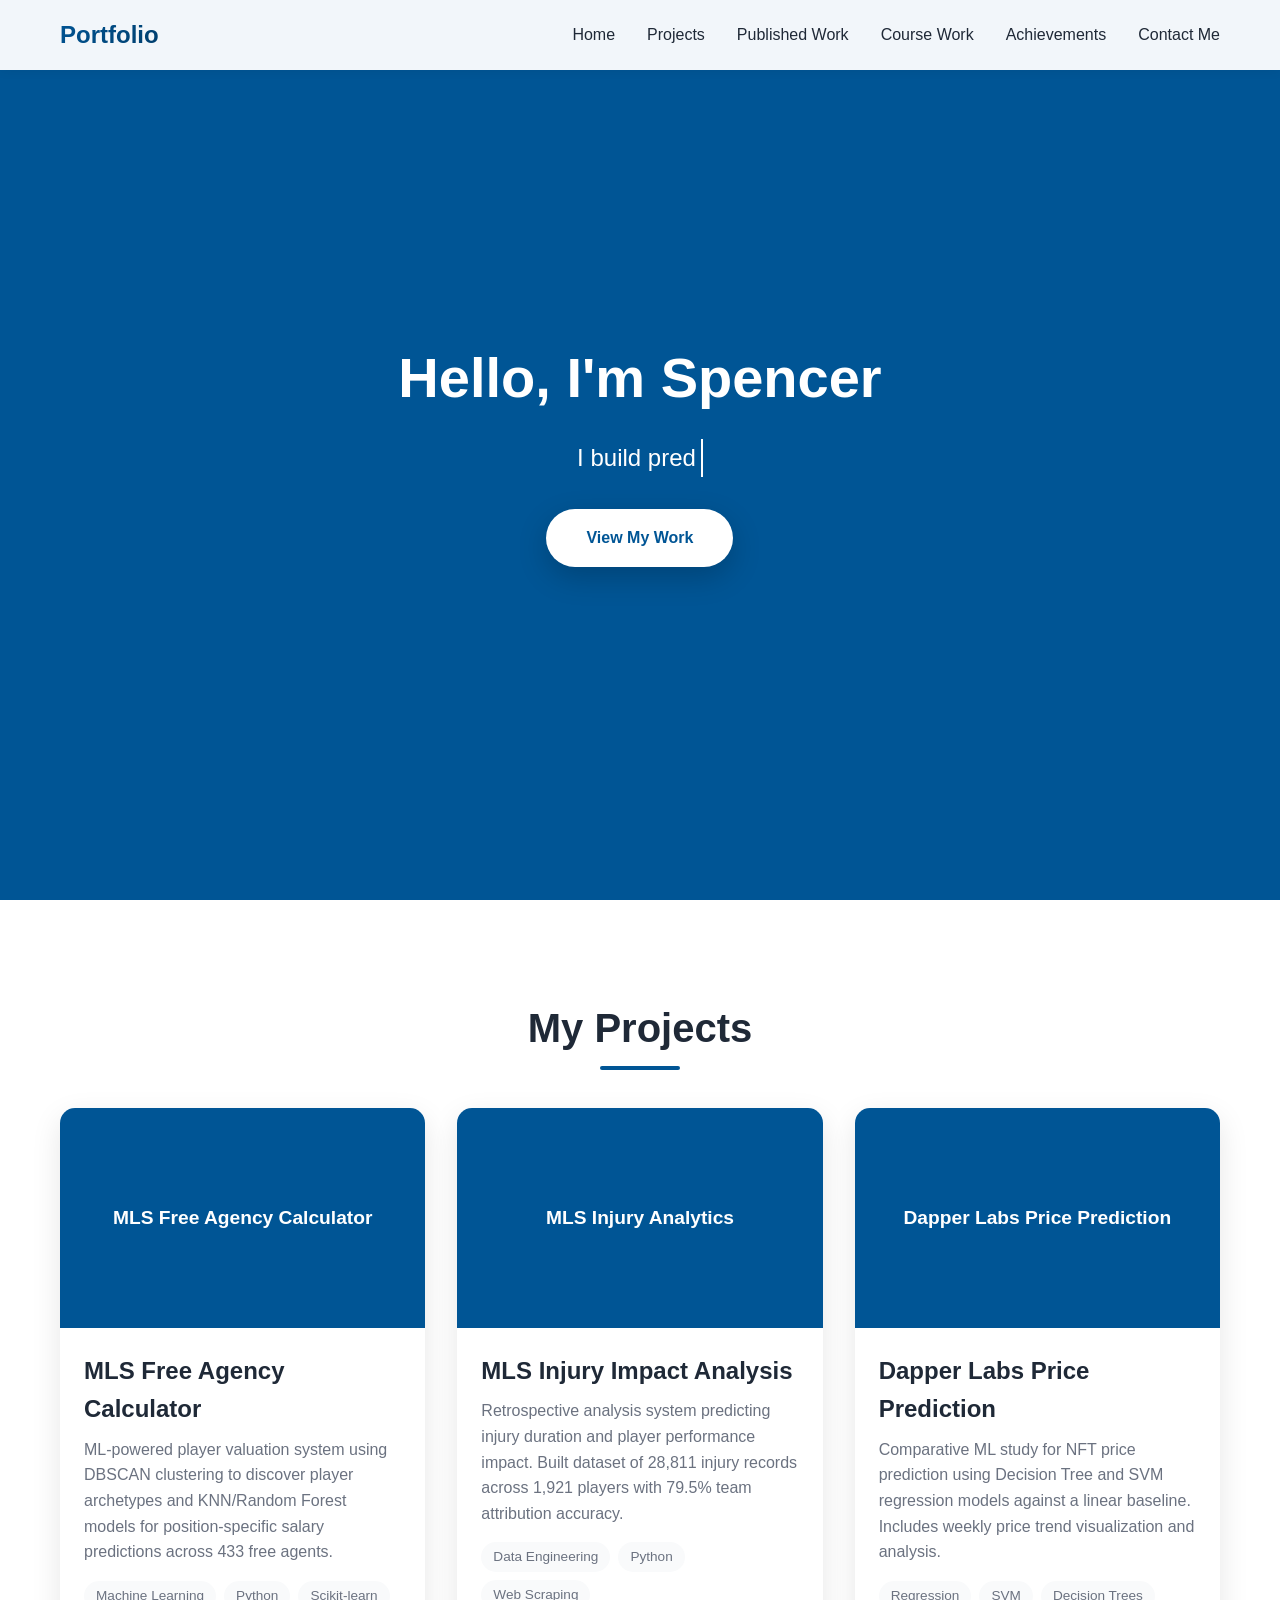
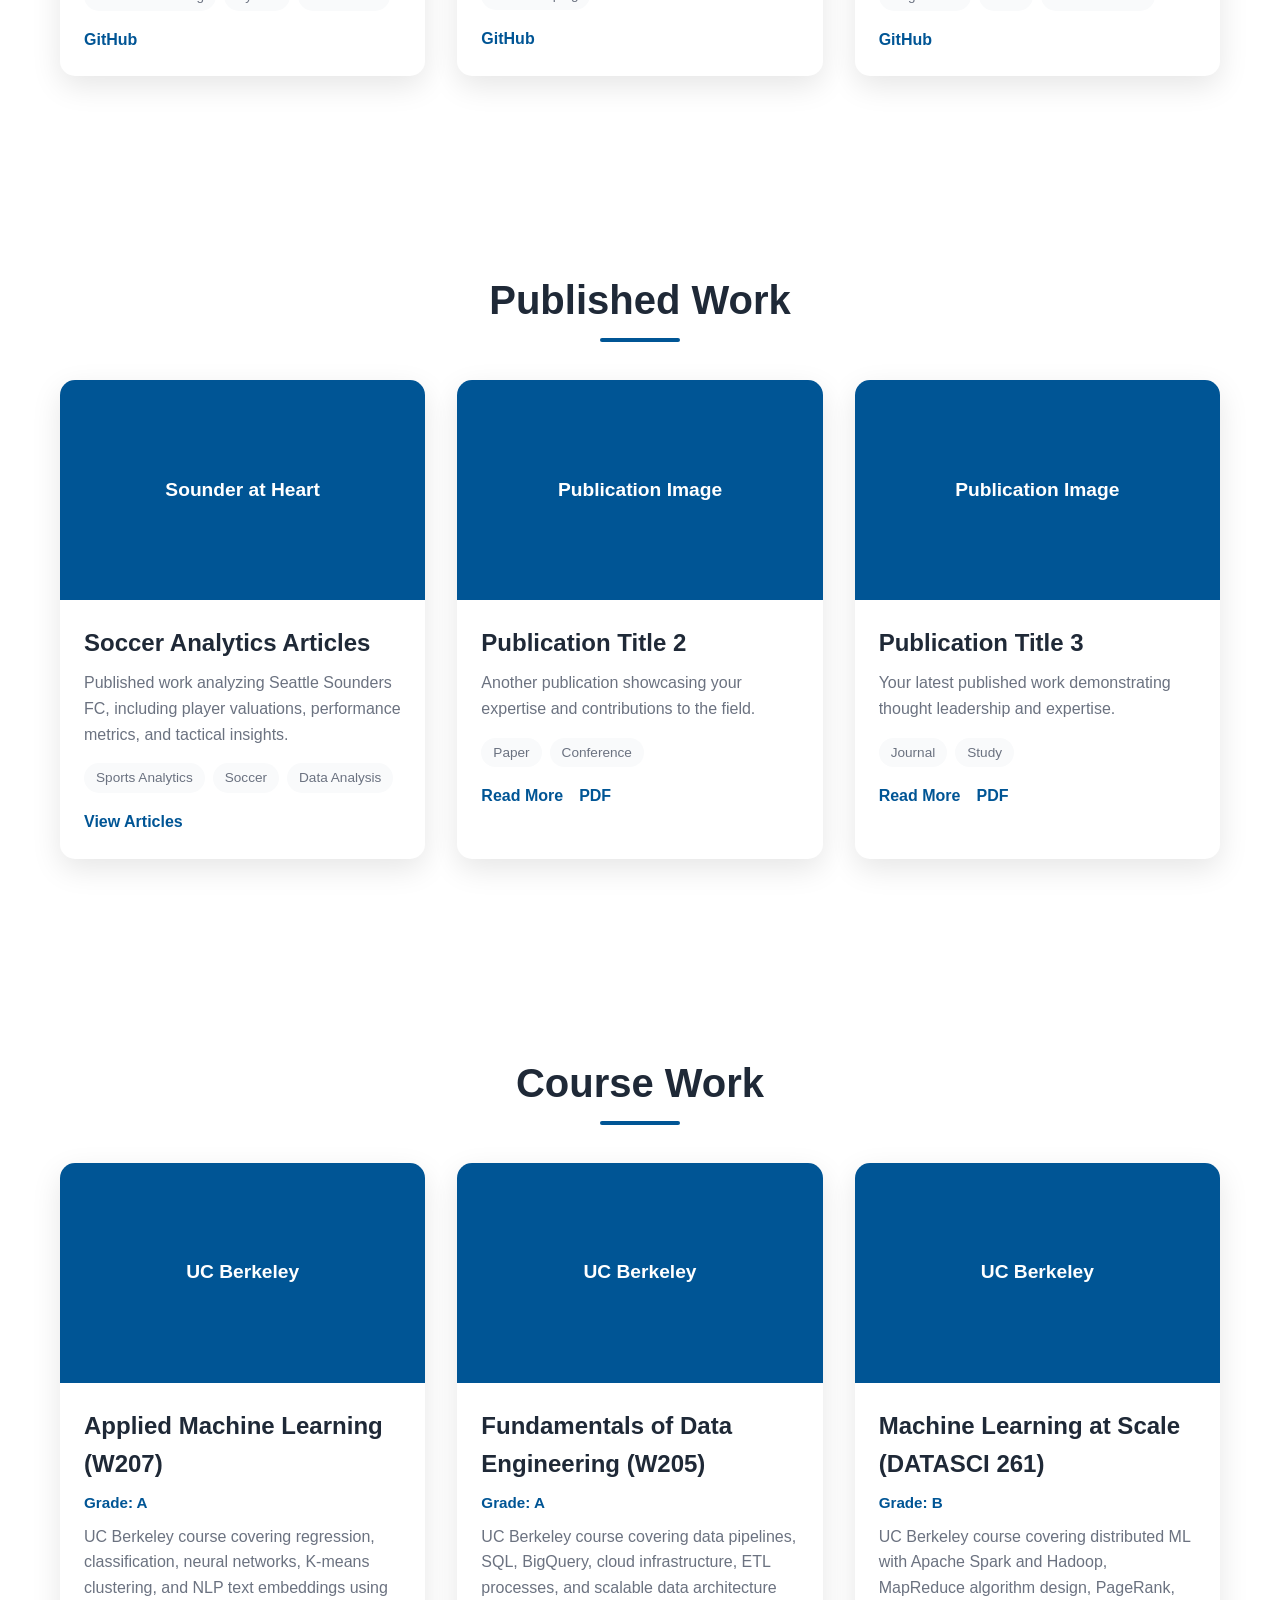
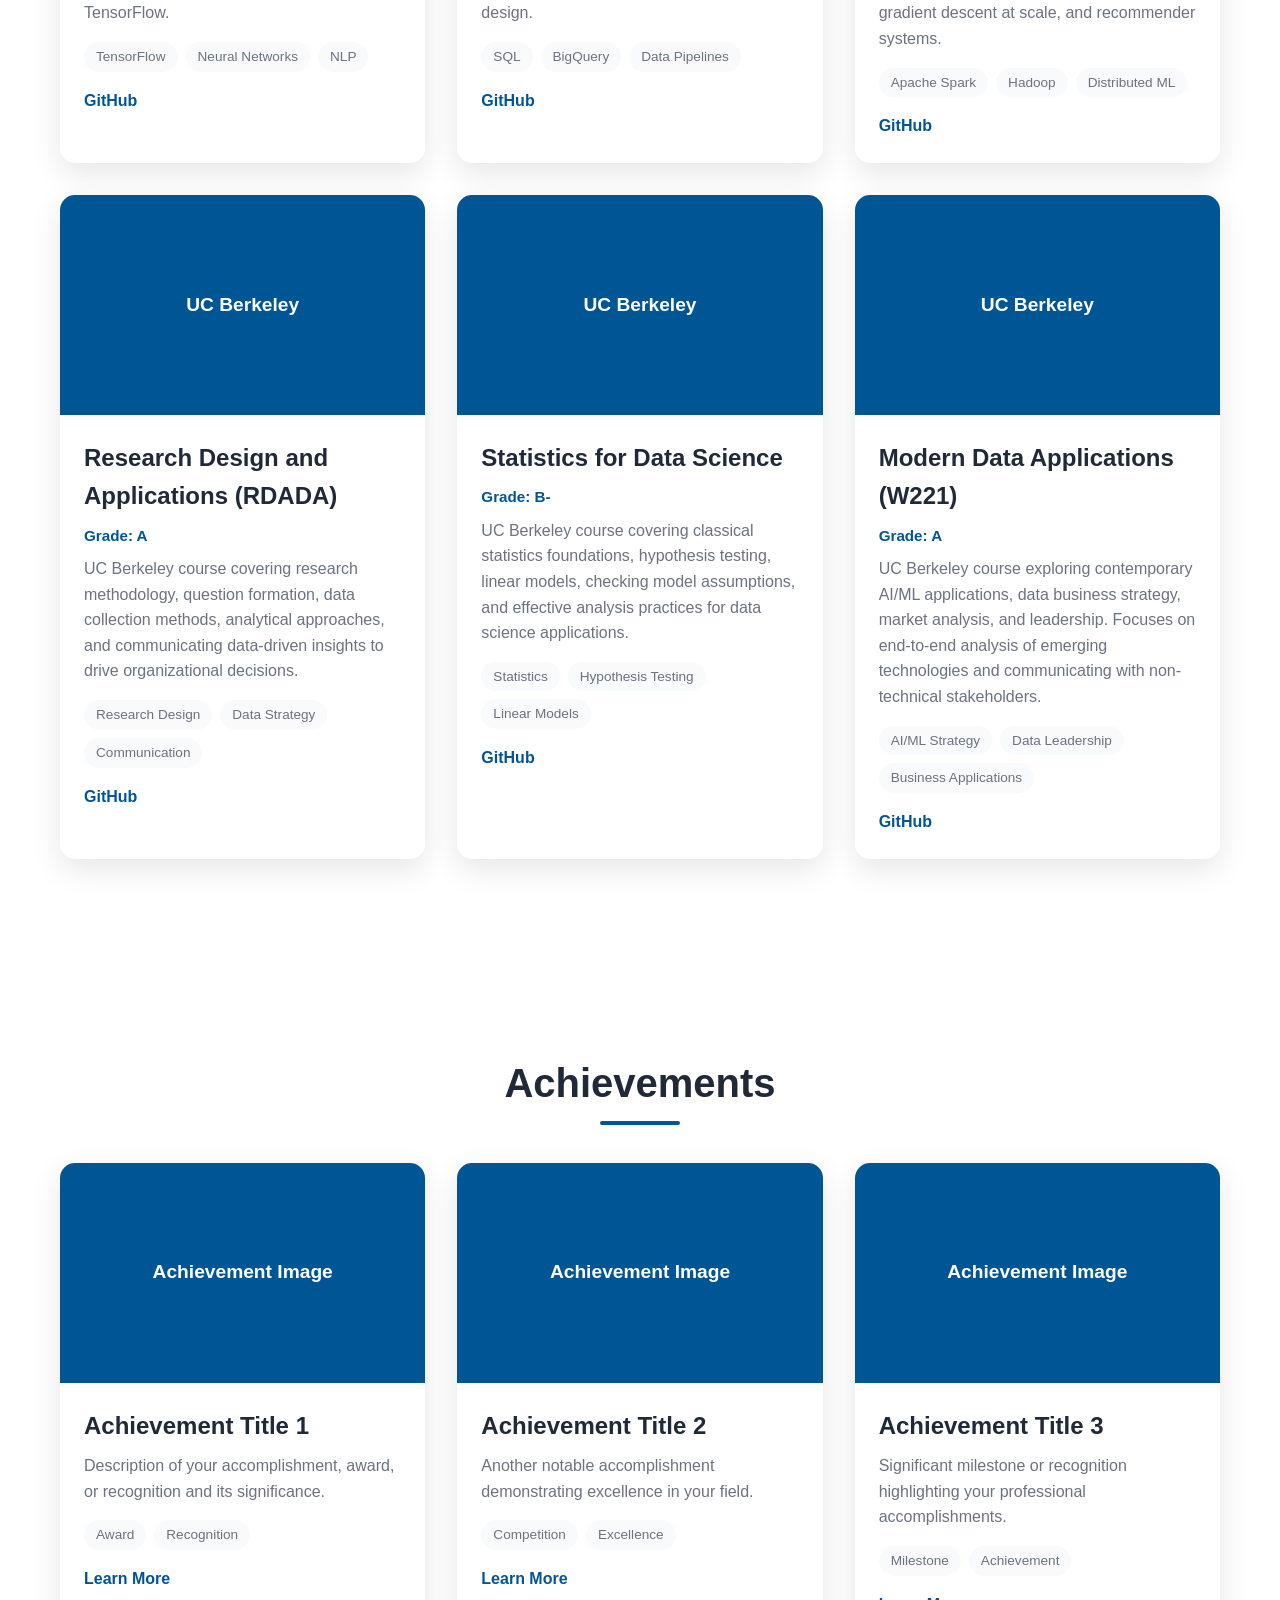
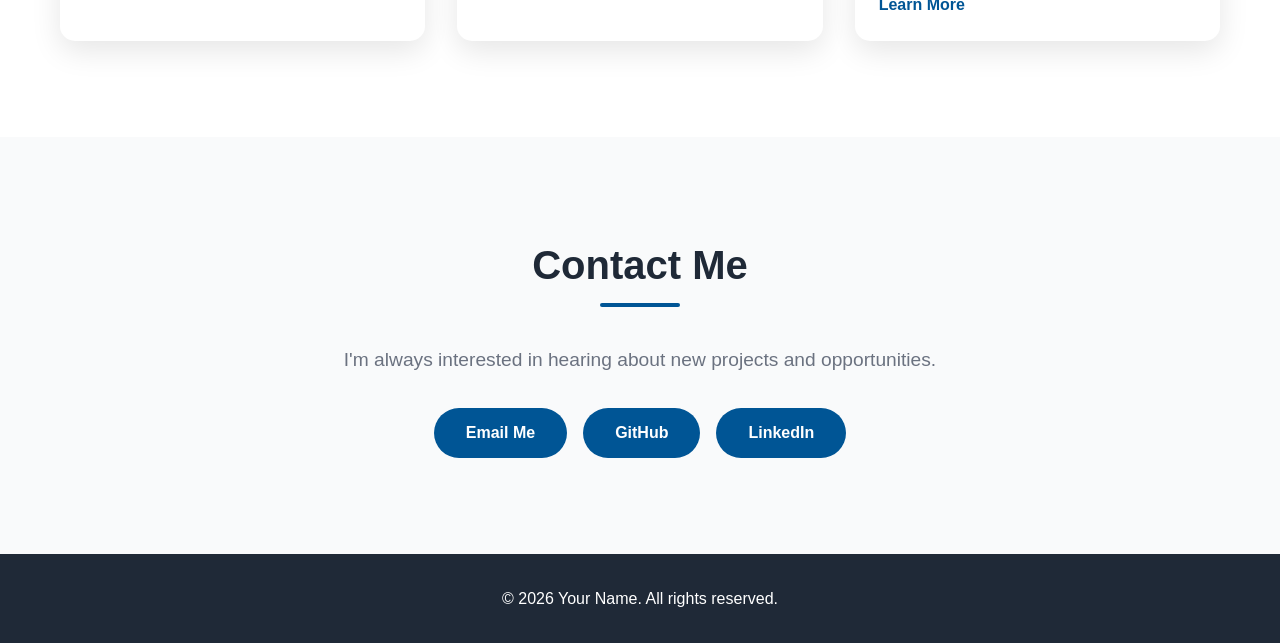
==== index.html @ 3480e47a "intial pass at building a portfolio website" ====
<!DOCTYPE html>
<html lang="en">
<head>
    <meta charset="UTF-8">
    <meta name="viewport" content="width=device-width, initial-scale=1.0">
    <meta name="description" content="Portfolio showcasing my projects and work">
    <title>My Portfolio</title>
    <link rel="stylesheet" href="styles.css">
</head>
<body>
    <!-- Navigation -->
    <nav class="navbar">
        <div class="container">
            <div class="logo">Portfolio</div>
            <ul class="nav-links">
                <li><a href="index.html">Home</a></li>
                <li><a href="projects.html">Projects</a></li>
                <li><a href="published.html">Published Work</a></li>
                <li><a href="coursework.html">Course Work</a></li>
                <li><a href="achievements.html">Achievements</a></li>
                <li><a href="contact.html">Contact Me</a></li>
            </ul>
            <div class="hamburger">
                <span></span>
                <span></span>
                <span></span>
            </div>
        </div>
    </nav>

    <!-- Hero Section -->
    <section id="home" class="hero">
        <div class="container">
            <div class="hero-content">
                <h1 class="fade-in">Hello, I'm <span class="highlight">Spencer</span></h1>
                <p class="fade-in-delay">I <span class="cycling-text"></span></p>
                <a href="#projects" class="btn fade-in-delay-2">View My Work</a>
            </div>
        </div>
    </section>

    <!-- Projects Section -->
    <section id="projects" class="projects">
        <div class="container">
            <h2 class="section-title">My Projects</h2>
            <div class="projects-grid">
                <!-- Project 1 -->
                <div class="project-card">
                    <div class="project-image">
                        <div class="placeholder-image">MLS Free Agency Calculator</div>
                    </div>
                    <div class="project-content">
                        <h3>MLS Free Agency Calculator</h3>
                        <p>ML-powered player valuation system using DBSCAN clustering to discover player archetypes and KNN/Random Forest models for position-specific salary predictions across 433 free agents.</p>
                        <div class="project-tags">
                            <span>Machine Learning</span>
                            <span>Python</span>
                            <span>Scikit-learn</span>
                        </div>
                        <div class="project-links">
                            <a href="https://github.com/SHodapp117/turbo-broccoli" target="_blank" class="project-link">GitHub</a>
                        </div>
                    </div>
                </div>

                <!-- Project 2 -->
                <div class="project-card">
                    <div class="project-image">
                        <div class="placeholder-image">MLS Injury Analytics</div>
                    </div>
                    <div class="project-content">
                        <h3>MLS Injury Impact Analysis</h3>
                        <p>Retrospective analysis system predicting injury duration and player performance impact. Built dataset of 28,811 injury records across 1,921 players with 79.5% team attribution accuracy.</p>
                        <div class="project-tags">
                            <span>Data Engineering</span>
                            <span>Python</span>
                            <span>Web Scraping</span>
                        </div>
                        <div class="project-links">
                            <a href="https://github.com/SHodapp117/Golden-bandage" target="_blank" class="project-link">GitHub</a>
                        </div>
                    </div>
                </div>

                <!-- Project 3 -->
                <div class="project-card">
                    <div class="project-image">
                        <div class="placeholder-image">Dapper Labs Price Prediction</div>
                    </div>
                    <div class="project-content">
                        <h3>Dapper Labs Price Prediction</h3>
                        <p>Comparative ML study for NFT price prediction using Decision Tree and SVM regression models against a linear baseline. Includes weekly price trend visualization and analysis.</p>
                        <div class="project-tags">
                            <span>Regression</span>
                            <span>SVM</span>
                            <span>Decision Trees</span>
                        </div>
                        <div class="project-links">
                            <a href="https://github.com/SHodapp117/Portfolio-/tree/main/Dapper%20Labs%20Project" target="_blank" class="project-link">GitHub</a>
                        </div>
                    </div>
                </div>
            </div>
        </div>
    </section>

    <!-- Published Work Section -->
    <section id="published" class="projects">
        <div class="container">
            <h2 class="section-title">Published Work</h2>
            <div class="projects-grid">
                <!-- Publication 1 -->
                <div class="project-card">
                    <div class="project-image">
                        <div class="placeholder-image">Sounder at Heart</div>
                    </div>
                    <div class="project-content">
                        <h3>Soccer Analytics Articles</h3>
                        <p>Published work analyzing Seattle Sounders FC, including player valuations, performance metrics, and tactical insights.</p>
                        <div class="project-tags">
                            <span>Sports Analytics</span>
                            <span>Soccer</span>
                            <span>Data Analysis</span>
                        </div>
                        <div class="project-links">
                            <a href="https://www.sounderatheart.com/author/spencer/" target="_blank" class="project-link">View Articles</a>
                        </div>
                    </div>
                </div>

                <!-- Publication 2 -->
                <div class="project-card">
                    <div class="project-image">
                        <div class="placeholder-image">Publication Image</div>
                    </div>
                    <div class="project-content">
                        <h3>Publication Title 2</h3>
                        <p>Another publication showcasing your expertise and contributions to the field.</p>
                        <div class="project-tags">
                            <span>Paper</span>
                            <span>Conference</span>
                        </div>
                        <div class="project-links">
                            <a href="#" class="project-link">Read More</a>
                            <a href="#" class="project-link">PDF</a>
                        </div>
                    </div>
                </div>

                <!-- Publication 3 -->
                <div class="project-card">
                    <div class="project-image">
                        <div class="placeholder-image">Publication Image</div>
                    </div>
                    <div class="project-content">
                        <h3>Publication Title 3</h3>
                        <p>Your latest published work demonstrating thought leadership and expertise.</p>
                        <div class="project-tags">
                            <span>Journal</span>
                            <span>Study</span>
                        </div>
                        <div class="project-links">
                            <a href="#" class="project-link">Read More</a>
                            <a href="#" class="project-link">PDF</a>
                        </div>
                    </div>
                </div>
            </div>
        </div>
    </section>

    <!-- Course Work Section -->
    <section id="coursework" class="projects">
        <div class="container">
            <h2 class="section-title">Course Work</h2>
            <div class="projects-grid">
                <!-- Course 1 -->
                <div class="project-card">
                    <div class="project-image">
                        <div class="placeholder-image">UC Berkeley</div>
                    </div>
                    <div class="project-content">
                        <h3>Applied Machine Learning (W207)</h3>
                        <p class="course-grade"><strong>Grade: A</strong></p>
                        <p>UC Berkeley course covering regression, classification, neural networks, K-means clustering, and NLP text embeddings using TensorFlow.</p>
                        <div class="project-tags">
                            <span>TensorFlow</span>
                            <span>Neural Networks</span>
                            <span>NLP</span>
                        </div>
                        <div class="project-links">
                            <a href="https://github.com/SHodapp117/Applied-Machine-Learning_UC-Berkeley-" target="_blank" class="project-link">GitHub</a>
                        </div>
                    </div>
                </div>

                <!-- Course 2 -->
                <div class="project-card">
                    <div class="project-image">
                        <div class="placeholder-image">UC Berkeley</div>
                    </div>
                    <div class="project-content">
                        <h3>Fundamentals of Data Engineering (W205)</h3>
                        <p class="course-grade"><strong>Grade: A</strong></p>
                        <p>UC Berkeley course covering data pipelines, SQL, BigQuery, cloud infrastructure, ETL processes, and scalable data architecture design.</p>
                        <div class="project-tags">
                            <span>SQL</span>
                            <span>BigQuery</span>
                            <span>Data Pipelines</span>
                        </div>
                        <div class="project-links">
                            <a href="https://github.com/SHodapp117/UC-Berkeley-Data-Eng" target="_blank" class="project-link">GitHub</a>
                        </div>
                    </div>
                </div>

                <!-- Course 3 -->
                <div class="project-card">
                    <div class="project-image">
                        <div class="placeholder-image">UC Berkeley</div>
                    </div>
                    <div class="project-content">
                        <h3>Machine Learning at Scale (DATASCI 261)</h3>
                        <p class="course-grade"><strong>Grade: B</strong></p>
                        <p>UC Berkeley course covering distributed ML with Apache Spark and Hadoop, MapReduce algorithm design, PageRank, gradient descent at scale, and recommender systems.</p>
                        <div class="project-tags">
                            <span>Apache Spark</span>
                            <span>Hadoop</span>
                            <span>Distributed ML</span>
                        </div>
                        <div class="project-links">
                            <a href="https://github.com/SHodapp117/UC-Berkeley_Machine-Learning-at-Scale-" target="_blank" class="project-link">GitHub</a>
                        </div>
                    </div>
                </div>

                <!-- Course 4 -->
                <div class="project-card">
                    <div class="project-image">
                        <div class="placeholder-image">UC Berkeley</div>
                    </div>
                    <div class="project-content">
                        <h3>Research Design and Applications (RDADA)</h3>
                        <p class="course-grade"><strong>Grade: A</strong></p>
                        <p>UC Berkeley course covering research methodology, question formation, data collection methods, analytical approaches, and communicating data-driven insights to drive organizational decisions.</p>
                        <div class="project-tags">
                            <span>Research Design</span>
                            <span>Data Strategy</span>
                            <span>Communication</span>
                        </div>
                        <div class="project-links">
                            <a href="https://github.com/SHodapp117/UC-Berkeley-Research-Design-and-Applications" target="_blank" class="project-link">GitHub</a>
                        </div>
                    </div>
                </div>

                <!-- Course 5 -->
                <div class="project-card">
                    <div class="project-image">
                        <div class="placeholder-image">UC Berkeley</div>
                    </div>
                    <div class="project-content">
                        <h3>Statistics for Data Science</h3>
                        <p class="course-grade"><strong>Grade: B-</strong></p>
                        <p>UC Berkeley course covering classical statistics foundations, hypothesis testing, linear models, checking model assumptions, and effective analysis practices for data science applications.</p>
                        <div class="project-tags">
                            <span>Statistics</span>
                            <span>Hypothesis Testing</span>
                            <span>Linear Models</span>
                        </div>
                        <div class="project-links">
                            <a href="https://github.com/SHodapp117/UC-Berkeley_Statistics" target="_blank" class="project-link">GitHub</a>
                        </div>
                    </div>
                </div>

                <!-- Course 6 -->
                <div class="project-card">
                    <div class="project-image">
                        <div class="placeholder-image">UC Berkeley</div>
                    </div>
                    <div class="project-content">
                        <h3>Modern Data Applications (W221)</h3>
                        <p class="course-grade"><strong>Grade: A</strong></p>
                        <p>UC Berkeley course exploring contemporary AI/ML applications, data business strategy, market analysis, and leadership. Focuses on end-to-end analysis of emerging technologies and communicating with non-technical stakeholders.</p>
                        <div class="project-tags">
                            <span>AI/ML Strategy</span>
                            <span>Data Leadership</span>
                            <span>Business Applications</span>
                        </div>
                        <div class="project-links">
                            <a href="https://github.com/SHodapp117/UC-Berkeley_-Modern-Data-Applications" target="_blank" class="project-link">GitHub</a>
                        </div>
                    </div>
                </div>
            </div>
        </div>
    </section>

    <!-- Achievements Section -->
    <section id="achievements" class="projects">
        <div class="container">
            <h2 class="section-title">Achievements</h2>
            <div class="projects-grid">
                <!-- Achievement 1 -->
                <div class="project-card">
                    <div class="project-image">
                        <div class="placeholder-image">Achievement Image</div>
                    </div>
                    <div class="project-content">
                        <h3>Achievement Title 1</h3>
                        <p>Description of your accomplishment, award, or recognition and its significance.</p>
                        <div class="project-tags">
                            <span>Award</span>
                            <span>Recognition</span>
                        </div>
                        <div class="project-links">
                            <a href="#" class="project-link">Learn More</a>
                        </div>
                    </div>
                </div>

                <!-- Achievement 2 -->
                <div class="project-card">
                    <div class="project-image">
                        <div class="placeholder-image">Achievement Image</div>
                    </div>
                    <div class="project-content">
                        <h3>Achievement Title 2</h3>
                        <p>Another notable accomplishment demonstrating excellence in your field.</p>
                        <div class="project-tags">
                            <span>Competition</span>
                            <span>Excellence</span>
                        </div>
                        <div class="project-links">
                            <a href="#" class="project-link">Learn More</a>
                        </div>
                    </div>
                </div>

                <!-- Achievement 3 -->
                <div class="project-card">
                    <div class="project-image">
                        <div class="placeholder-image">Achievement Image</div>
                    </div>
                    <div class="project-content">
                        <h3>Achievement Title 3</h3>
                        <p>Significant milestone or recognition highlighting your professional accomplishments.</p>
                        <div class="project-tags">
                            <span>Milestone</span>
                            <span>Achievement</span>
                        </div>
                        <div class="project-links">
                            <a href="#" class="project-link">Learn More</a>
                        </div>
                    </div>
                </div>
            </div>
        </div>
    </section>

    <!-- Contact Section -->
    <section id="contact" class="contact">
        <div class="container">
            <h2 class="section-title">Contact Me</h2>
            <div class="contact-content">
                <p>I'm always interested in hearing about new projects and opportunities.</p>
                <div class="contact-links">
                    <a href="mailto:your.email@example.com" class="contact-btn">Email Me</a>
                    <a href="https://github.com/yourusername" target="_blank" class="contact-btn">GitHub</a>
                    <a href="https://www.linkedin.com/in/spencerhodapp/" target="_blank" class="contact-btn">LinkedIn</a>
                </div>
            </div>
        </div>
    </section>

    <!-- Footer -->
    <footer class="footer">
        <div class="container">
            <p>&copy; 2026 Your Name. All rights reserved.</p>
        </div>
    </footer>

    <script src="script.js"></script>
</body>
</html>
---- styles.css ----
/* Reset and Base Styles */
* {
    margin: 0;
    padding: 0;
    box-sizing: border-box;
}

:root {
    --primary-color: #005595;
    --secondary-color: #003d6b;
    --text-color: #1f2937;
    --text-light: #6b7280;
    --bg-color: #ffffff;
    --bg-light: #f9fafb;
    --border-color: #e5e7eb;
    --shadow: 0 10px 30px rgba(0, 0, 0, 0.1);
    --transition: all 0.3s ease;
}

body {
    font-family: -apple-system, BlinkMacSystemFont, 'Segoe UI', Roboto, Oxygen, Ubuntu, Cantarell, sans-serif;
    line-height: 1.6;
    color: var(--text-color);
    background-color: var(--bg-color);
}

html {
    scroll-behavior: smooth;
}

.container {
    max-width: 1200px;
    margin: 0 auto;
    padding: 0 20px;
}

/* Navigation */
.navbar {
    position: fixed;
    top: 0;
    width: 100%;
    background: rgba(255, 255, 255, 0.95);
    backdrop-filter: blur(10px);
    box-shadow: 0 2px 10px rgba(0, 0, 0, 0.05);
    z-index: 1000;
    padding: 1rem 0;
}

.navbar .container {
    display: flex;
    justify-content: space-between;
    align-items: center;
}

.logo {
    font-size: 1.5rem;
    font-weight: 700;
    background: linear-gradient(135deg, var(--primary-color), var(--secondary-color));
    -webkit-background-clip: text;
    -webkit-text-fill-color: transparent;
    background-clip: text;
}

.nav-links {
    display: flex;
    list-style: none;
    gap: 2rem;
}

.nav-links a {
    text-decoration: none;
    color: var(--text-color);
    font-weight: 500;
    transition: var(--transition);
    position: relative;
}

.nav-links a::after {
    content: '';
    position: absolute;
    bottom: -5px;
    left: 0;
    width: 0;
    height: 2px;
    background: var(--primary-color);
    transition: var(--transition);
}

.nav-links a:hover::after {
    width: 100%;
}

.hamburger {
    display: none;
    flex-direction: column;
    cursor: pointer;
    gap: 5px;
}

.hamburger span {
    width: 25px;
    height: 3px;
    background: var(--text-color);
    border-radius: 3px;
    transition: var(--transition);
}

/* Hero Section */
.hero {
    min-height: 100vh;
    display: flex;
    align-items: center;
    justify-content: center;
    background: #005595;
    color: white;
    text-align: center;
    padding: 2rem 0;
}

.hero-content h1 {
    font-size: 3.5rem;
    margin-bottom: 1rem;
    font-weight: 800;
}

.hero-content p {
    font-size: 1.5rem;
    margin-bottom: 2rem;
    opacity: 0.9;
    min-height: 2rem;
}

.cycling-text {
    display: inline-block;
    border-right: 2px solid white;
    padding-right: 5px;
    animation: blink 0.7s infinite;
}

@keyframes blink {
    0%, 50% {
        border-color: white;
    }
    51%, 100% {
        border-color: transparent;
    }
}

.highlight {
    color: white;
}

.btn {
    display: inline-block;
    padding: 1rem 2.5rem;
    background: white;
    color: var(--primary-color);
    text-decoration: none;
    border-radius: 50px;
    font-weight: 600;
    transition: var(--transition);
    box-shadow: 0 10px 30px rgba(0, 0, 0, 0.2);
}

.btn:hover {
    transform: translateY(-3px);
    box-shadow: 0 15px 40px rgba(0, 0, 0, 0.3);
}

/* Animations */
.fade-in {
    animation: fadeIn 1s ease-in;
}

.fade-in-delay {
    animation: fadeIn 1s ease-in 0.3s both;
}

.fade-in-delay-2 {
    animation: fadeIn 1s ease-in 0.6s both;
}

@keyframes fadeIn {
    from {
        opacity: 0;
        transform: translateY(20px);
    }
    to {
        opacity: 1;
        transform: translateY(0);
    }
}

/* About Section */
.about {
    padding: 6rem 0;
    background: var(--bg-light);
}

.section-title {
    font-size: 2.5rem;
    text-align: center;
    margin-bottom: 3rem;
    font-weight: 700;
    position: relative;
}

.section-title::after {
    content: '';
    position: absolute;
    bottom: -10px;
    left: 50%;
    transform: translateX(-50%);
    width: 80px;
    height: 4px;
    background: var(--primary-color);
    border-radius: 2px;
}

.about-content {
    max-width: 800px;
    margin: 0 auto;
}

.about-text p {
    font-size: 1.1rem;
    line-height: 1.8;
    margin-bottom: 1.5rem;
    color: var(--text-light);
}

.skills {
    display: flex;
    flex-wrap: wrap;
    gap: 1rem;
    margin-top: 2rem;
}

.skill-tag {
    padding: 0.5rem 1.5rem;
    background: white;
    border-radius: 50px;
    font-weight: 500;
    color: var(--primary-color);
    border: 2px solid var(--primary-color);
    transition: var(--transition);
}

.skill-tag:hover {
    background: var(--primary-color);
    color: white;
    transform: translateY(-3px);
}

/* Projects Section */
.projects {
    padding: 6rem 0;
}

.projects-grid {
    display: grid;
    grid-template-columns: repeat(auto-fit, minmax(320px, 1fr));
    gap: 2rem;
    margin-top: 3rem;
}

.project-card {
    background: white;
    border-radius: 15px;
    overflow: hidden;
    box-shadow: var(--shadow);
    transition: var(--transition);
}

.project-card:hover {
    transform: translateY(-10px);
    box-shadow: 0 20px 40px rgba(0, 0, 0, 0.15);
}

.project-image {
    width: 100%;
    height: 220px;
    overflow: hidden;
    background: var(--primary-color);
}

.placeholder-image {
    width: 100%;
    height: 100%;
    display: flex;
    align-items: center;
    justify-content: center;
    color: white;
    font-size: 1.2rem;
    font-weight: 600;
}

.project-content {
    padding: 1.5rem;
}

.project-content h3 {
    font-size: 1.5rem;
    margin-bottom: 0.5rem;
    color: var(--text-color);
}

.project-content p {
    color: var(--text-light);
    margin-bottom: 1rem;
    line-height: 1.6;
}

.project-content .course-grade {
    color: var(--primary-color);
    margin-bottom: 0.5rem;
    font-size: 0.95rem;
}

.project-tags {
    display: flex;
    flex-wrap: wrap;
    gap: 0.5rem;
    margin-bottom: 1rem;
}

.project-tags span {
    padding: 0.25rem 0.75rem;
    background: var(--bg-light);
    border-radius: 20px;
    font-size: 0.85rem;
    color: var(--text-light);
}

.project-links {
    display: flex;
    gap: 1rem;
}

.project-link {
    text-decoration: none;
    color: var(--primary-color);
    font-weight: 600;
    transition: var(--transition);
}

.project-link:hover {
    color: var(--secondary-color);
}

/* Contact Section */
.contact {
    padding: 6rem 0;
    background: var(--bg-light);
    text-align: center;
}

.contact-content {
    max-width: 600px;
    margin: 0 auto;
}

.contact-content p {
    font-size: 1.2rem;
    color: var(--text-light);
    margin-bottom: 2rem;
}

.contact-links {
    display: flex;
    justify-content: center;
    gap: 1rem;
    flex-wrap: wrap;
}

.contact-btn {
    padding: 0.75rem 2rem;
    background: var(--primary-color);
    color: white;
    text-decoration: none;
    border-radius: 50px;
    font-weight: 600;
    transition: var(--transition);
}

.contact-btn:hover {
    background: var(--secondary-color);
    transform: translateY(-3px);
    box-shadow: 0 10px 25px rgba(0, 85, 149, 0.3);
}

/* Footer */
.footer {
    padding: 2rem 0;
    text-align: center;
    background: var(--text-color);
    color: white;
}

/* Responsive Design */
@media (max-width: 768px) {
    .hamburger {
        display: flex;
    }

    .nav-links {
        position: absolute;
        top: 100%;
        left: 0;
        width: 100%;
        background: white;
        flex-direction: column;
        padding: 2rem;
        box-shadow: 0 10px 30px rgba(0, 0, 0, 0.1);
        transform: translateY(-100%);
        opacity: 0;
        pointer-events: none;
        transition: var(--transition);
    }

    .nav-links.active {
        transform: translateY(0);
        opacity: 1;
        pointer-events: all;
    }

    .hero-content h1 {
        font-size: 2.5rem;
    }

    .hero-content p {
        font-size: 1.2rem;
    }

    .projects-grid {
        grid-template-columns: 1fr;
    }

    .section-title {
        font-size: 2rem;
    }
}

@media (max-width: 480px) {
    .hero-content h1 {
        font-size: 2rem;
    }

    .contact-links {
        flex-direction: column;
    }

    .contact-btn {
        width: 100%;
    }
}

/* Page Header */
.page-header {
    padding: 8rem 0 4rem 0;
    background: #005595;
    color: white;
    text-align: center;
}

.page-header h1 {
    font-size: 3rem;
    margin-bottom: 1rem;
    font-weight: 700;
}

.page-header p {
    font-size: 1.2rem;
    opacity: 0.9;
}
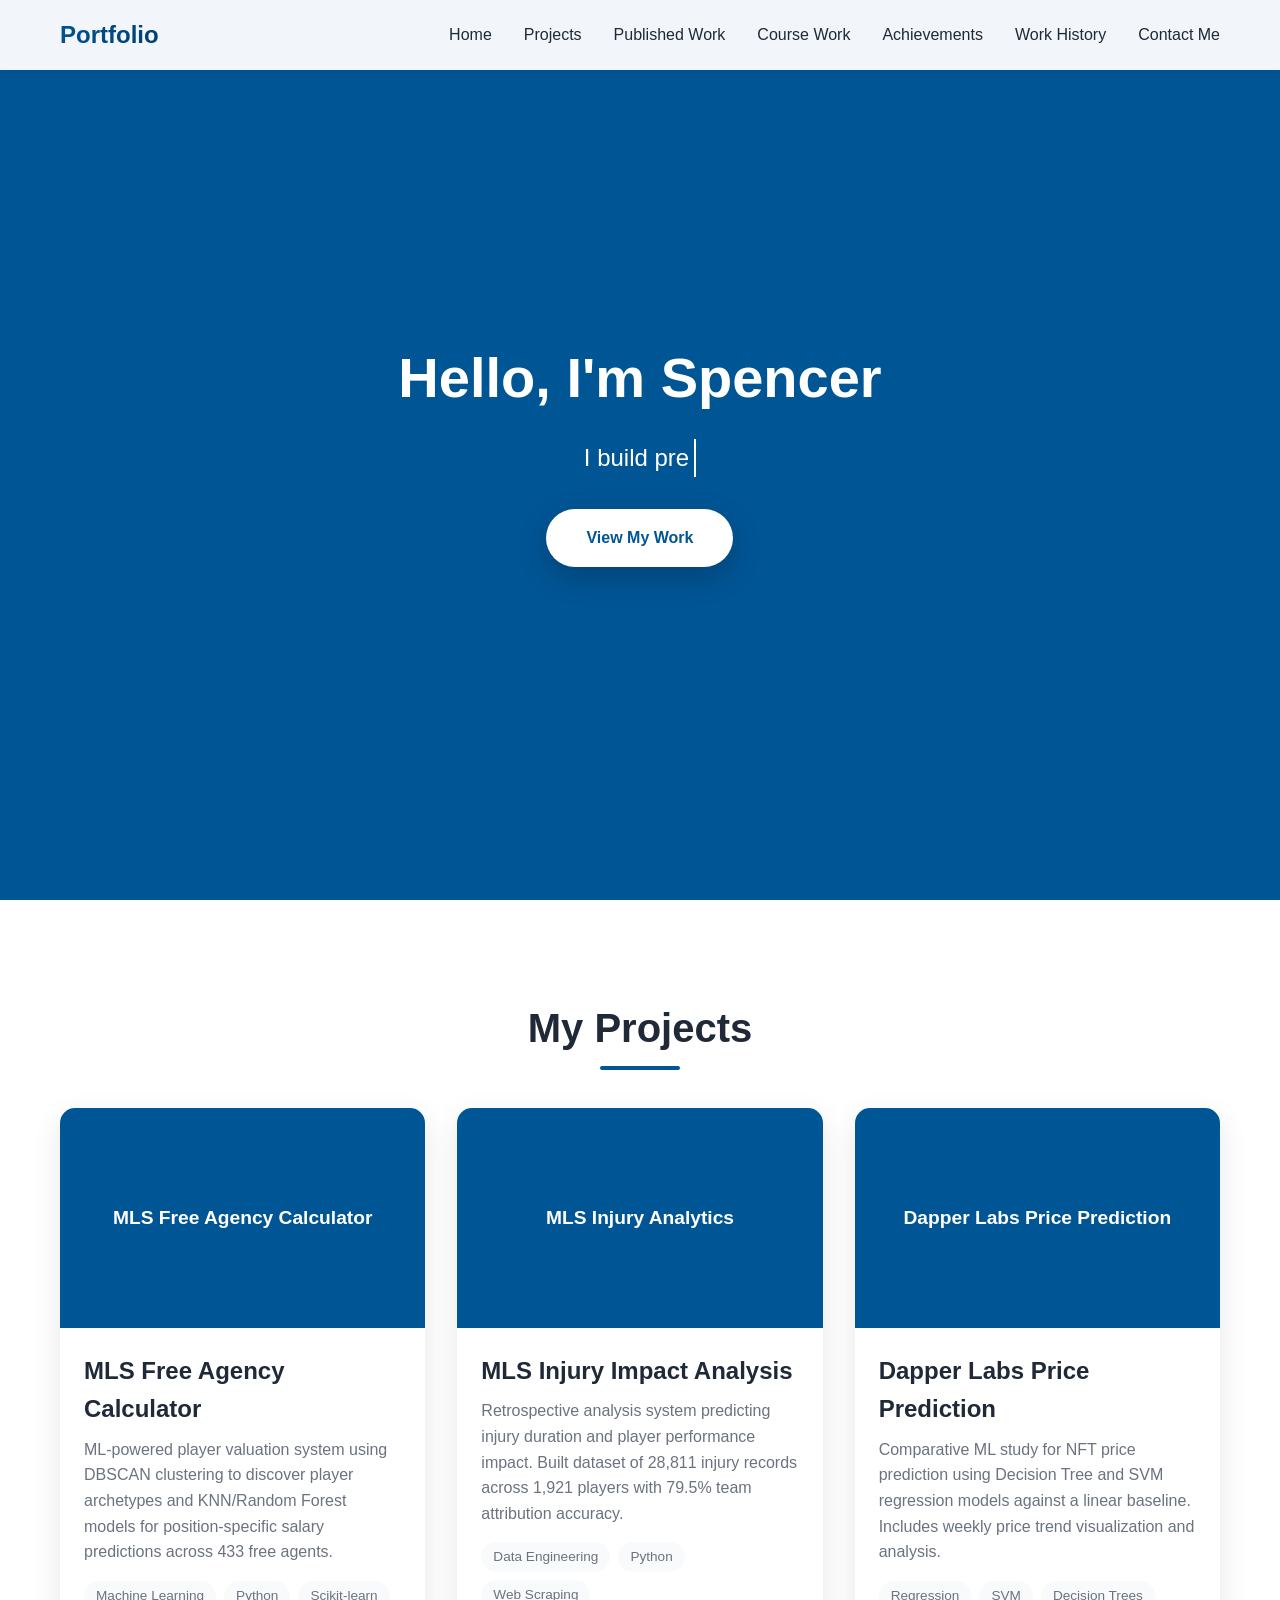
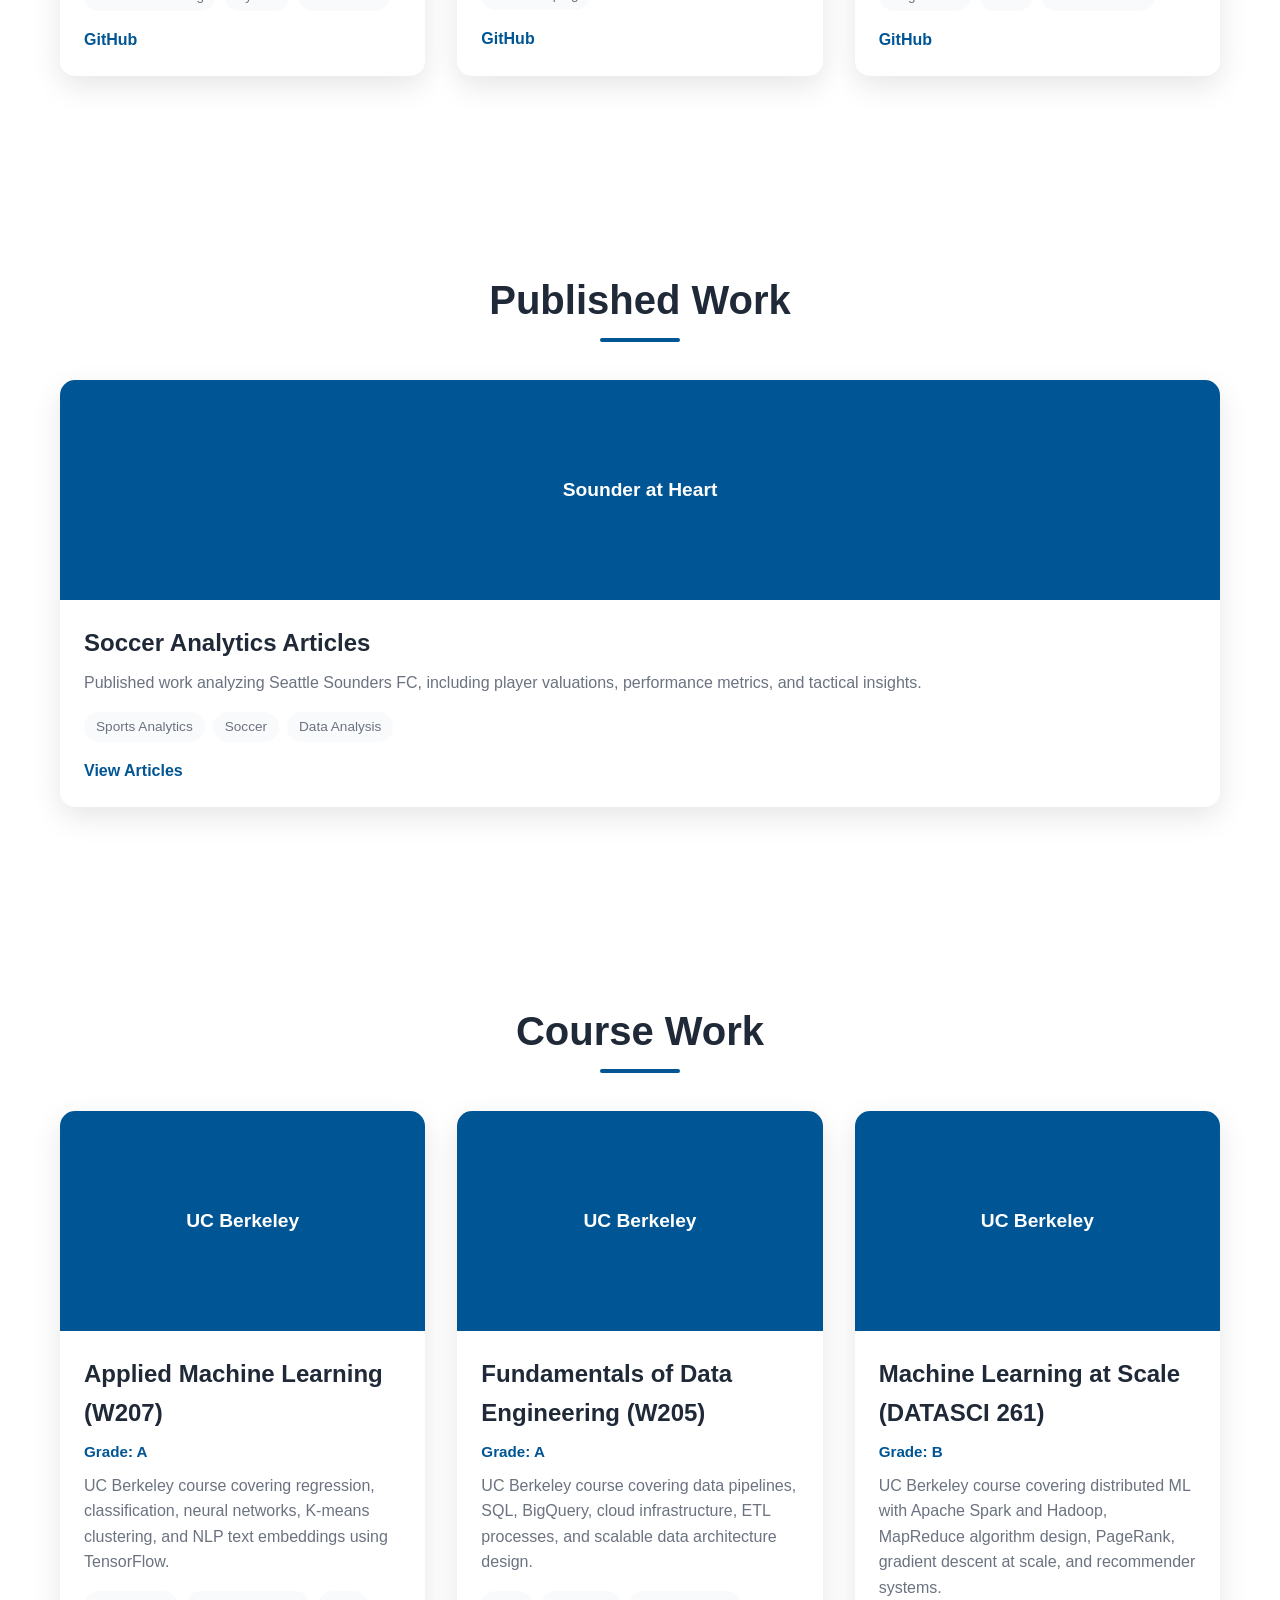
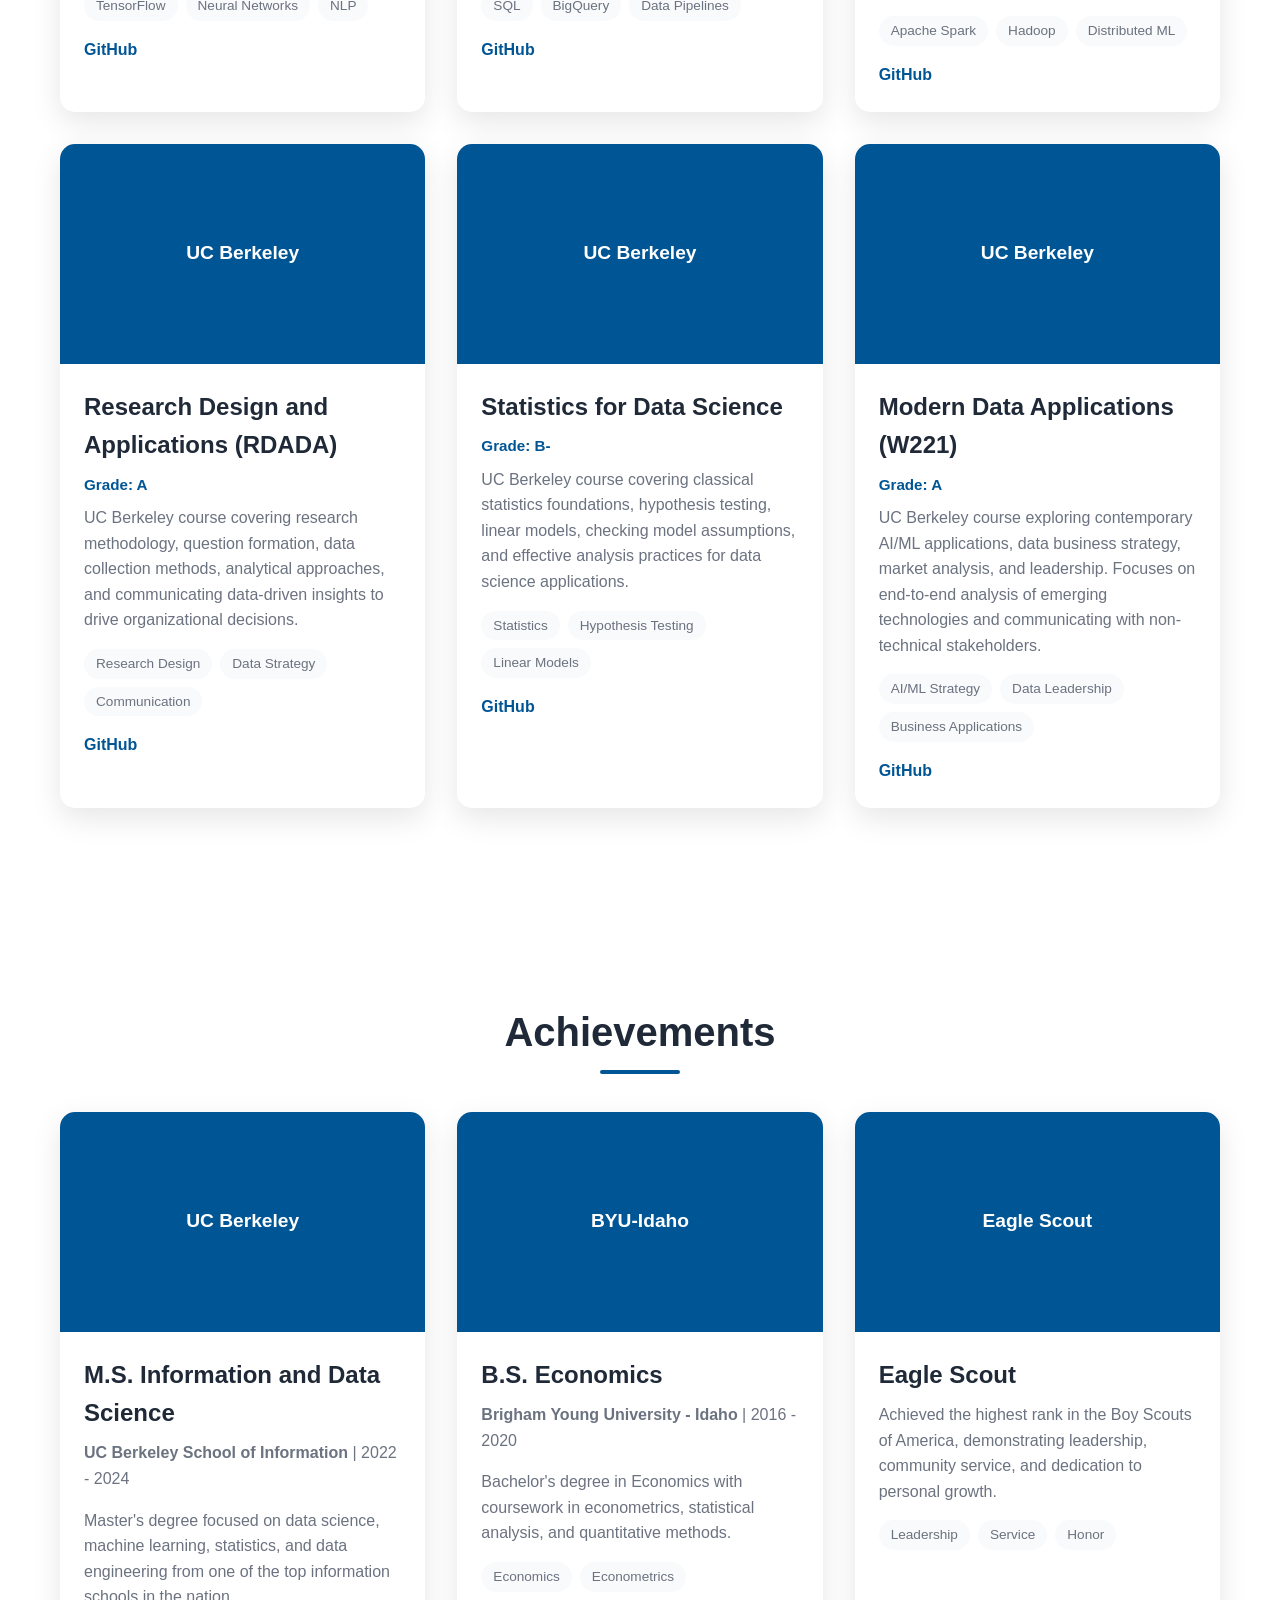
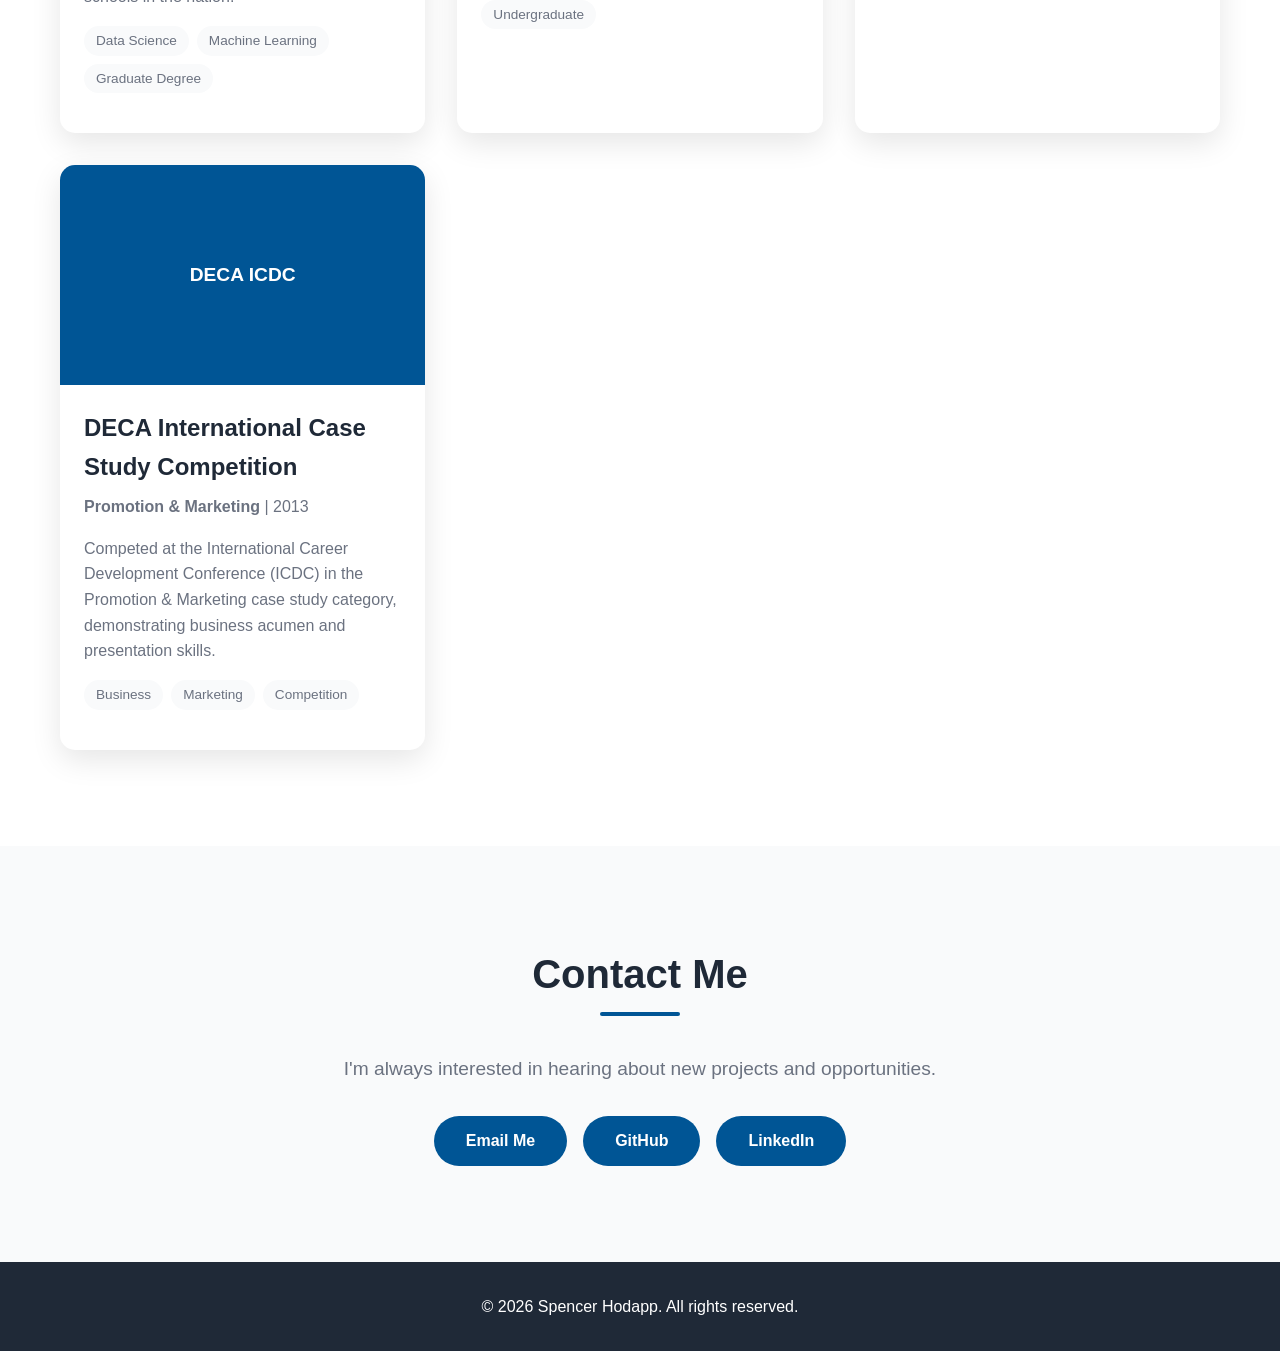
==== commit 8183ffe7: "nore work done" ====
--- a/index.html
+++ b/index.html
@@ -18,6 +18,7 @@
                 <li><a href="published.html">Published Work</a></li>
                 <li><a href="coursework.html">Course Work</a></li>
                 <li><a href="achievements.html">Achievements</a></li>
+                <li><a href="work.html">Work History</a></li>
                 <li><a href="contact.html">Contact Me</a></li>
             </ul>
             <div class="hamburger">
@@ -128,43 +129,6 @@
                     </div>
                 </div>
 
-                <!-- Publication 2 -->
-                <div class="project-card">
-                    <div class="project-image">
-                        <div class="placeholder-image">Publication Image</div>
-                    </div>
-                    <div class="project-content">
-                        <h3>Publication Title 2</h3>
-                        <p>Another publication showcasing your expertise and contributions to the field.</p>
-                        <div class="project-tags">
-                            <span>Paper</span>
-                            <span>Conference</span>
-                        </div>
-                        <div class="project-links">
-                            <a href="#" class="project-link">Read More</a>
-                            <a href="#" class="project-link">PDF</a>
-                        </div>
-                    </div>
-                </div>
-
-                <!-- Publication 3 -->
-                <div class="project-card">
-                    <div class="project-image">
-                        <div class="placeholder-image">Publication Image</div>
-                    </div>
-                    <div class="project-content">
-                        <h3>Publication Title 3</h3>
-                        <p>Your latest published work demonstrating thought leadership and expertise.</p>
-                        <div class="project-tags">
-                            <span>Journal</span>
-                            <span>Study</span>
-                        </div>
-                        <div class="project-links">
-                            <a href="#" class="project-link">Read More</a>
-                            <a href="#" class="project-link">PDF</a>
-                        </div>
-                    </div>
-                </div>
             </div>
         </div>
     </section>
@@ -302,20 +266,52 @@
         <div class="container">
             <h2 class="section-title">Achievements</h2>
             <div class="projects-grid">
+                <!-- Education 1 -->
+                <div class="project-card">
+                    <div class="project-image">
+                        <div class="placeholder-image">UC Berkeley</div>
+                    </div>
+                    <div class="project-content">
+                        <h3>M.S. Information and Data Science</h3>
+                        <p class="work-dates"><strong>UC Berkeley School of Information</strong> | 2022 - 2024</p>
+                        <p>Master's degree focused on data science, machine learning, statistics, and data engineering from one of the top information schools in the nation.</p>
+                        <div class="project-tags">
+                            <span>Data Science</span>
+                            <span>Machine Learning</span>
+                            <span>Graduate Degree</span>
+                        </div>
+                    </div>
+                </div>
+
+                <!-- Education 2 -->
+                <div class="project-card">
+                    <div class="project-image">
+                        <div class="placeholder-image">BYU-Idaho</div>
+                    </div>
+                    <div class="project-content">
+                        <h3>B.S. Economics</h3>
+                        <p class="work-dates"><strong>Brigham Young University - Idaho</strong> | 2016 - 2020</p>
+                        <p>Bachelor's degree in Economics with coursework in econometrics, statistical analysis, and quantitative methods.</p>
+                        <div class="project-tags">
+                            <span>Economics</span>
+                            <span>Econometrics</span>
+                            <span>Undergraduate</span>
+                        </div>
+                    </div>
+                </div>
+
                 <!-- Achievement 1 -->
                 <div class="project-card">
                     <div class="project-image">
-                        <div class="placeholder-image">Achievement Image</div>
-                    </div>
-                    <div class="project-content">
-                        <h3>Achievement Title 1</h3>
-                        <p>Description of your accomplishment, award, or recognition and its significance.</p>
-                        <div class="project-tags">
-                            <span>Award</span>
-                            <span>Recognition</span>
-                        </div>
-                        <div class="project-links">
-                            <a href="#" class="project-link">Learn More</a>
+                        <div class="placeholder-image">Eagle Scout</div>
+                    </div>
+                    <div class="project-content">
+                        <h3>Eagle Scout</h3>
+                        <p>Achieved the highest rank in the Boy Scouts of America, demonstrating leadership, community service, and dedication to personal growth.</p>
+                        <div class="project-tags">
+                            <span>Leadership</span>
+                            <span>Service</span>
+                            <span>Honor</span>
                         </div>
                     </div>
                 </div>
@@ -323,35 +319,16 @@
                 <!-- Achievement 2 -->
                 <div class="project-card">
                     <div class="project-image">
-                        <div class="placeholder-image">Achievement Image</div>
-                    </div>
-                    <div class="project-content">
-                        <h3>Achievement Title 2</h3>
-                        <p>Another notable accomplishment demonstrating excellence in your field.</p>
-                        <div class="project-tags">
+                        <div class="placeholder-image">DECA ICDC</div>
+                    </div>
+                    <div class="project-content">
+                        <h3>DECA International Case Study Competition</h3>
+                        <p class="work-dates"><strong>Promotion & Marketing</strong> | 2013</p>
+                        <p>Competed at the International Career Development Conference (ICDC) in the Promotion & Marketing case study category, demonstrating business acumen and presentation skills.</p>
+                        <div class="project-tags">
+                            <span>Business</span>
+                            <span>Marketing</span>
                             <span>Competition</span>
-                            <span>Excellence</span>
-                        </div>
-                        <div class="project-links">
-                            <a href="#" class="project-link">Learn More</a>
-                        </div>
-                    </div>
-                </div>
-
-                <!-- Achievement 3 -->
-                <div class="project-card">
-                    <div class="project-image">
-                        <div class="placeholder-image">Achievement Image</div>
-                    </div>
-                    <div class="project-content">
-                        <h3>Achievement Title 3</h3>
-                        <p>Significant milestone or recognition highlighting your professional accomplishments.</p>
-                        <div class="project-tags">
-                            <span>Milestone</span>
-                            <span>Achievement</span>
-                        </div>
-                        <div class="project-links">
-                            <a href="#" class="project-link">Learn More</a>
                         </div>
                     </div>
                 </div>
@@ -366,8 +343,8 @@
             <div class="contact-content">
                 <p>I'm always interested in hearing about new projects and opportunities.</p>
                 <div class="contact-links">
-                    <a href="mailto:your.email@example.com" class="contact-btn">Email Me</a>
-                    <a href="https://github.com/yourusername" target="_blank" class="contact-btn">GitHub</a>
+                    <a href="mailto:s.c.hodapp@gmail.com" class="contact-btn">Email Me</a>
+                    <a href="https://github.com/SHodapp117" target="_blank" class="contact-btn">GitHub</a>
                     <a href="https://www.linkedin.com/in/spencerhodapp/" target="_blank" class="contact-btn">LinkedIn</a>
                 </div>
             </div>
@@ -377,7 +354,7 @@
     <!-- Footer -->
     <footer class="footer">
         <div class="container">
-            <p>&copy; 2026 Your Name. All rights reserved.</p>
+            <p>&copy; 2026 Spencer Hodapp. All rights reserved.</p>
         </div>
     </footer>
 
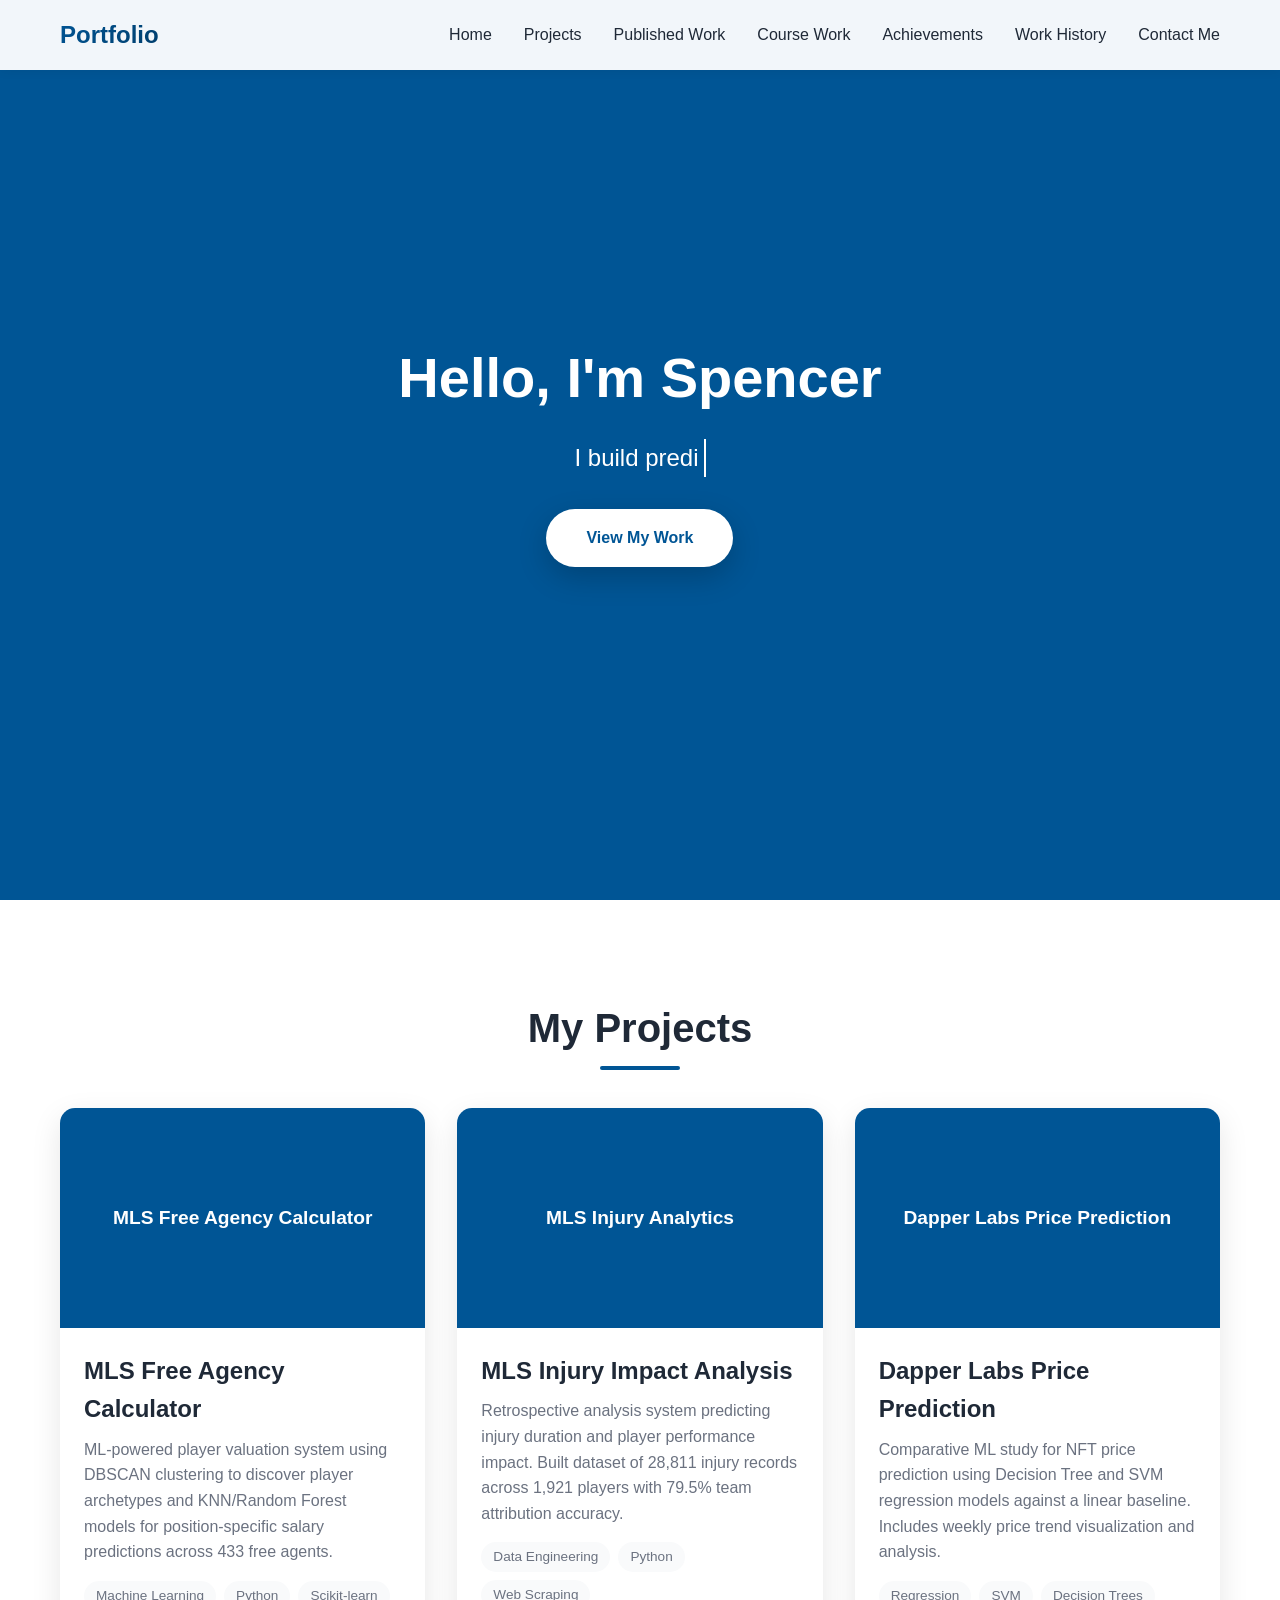
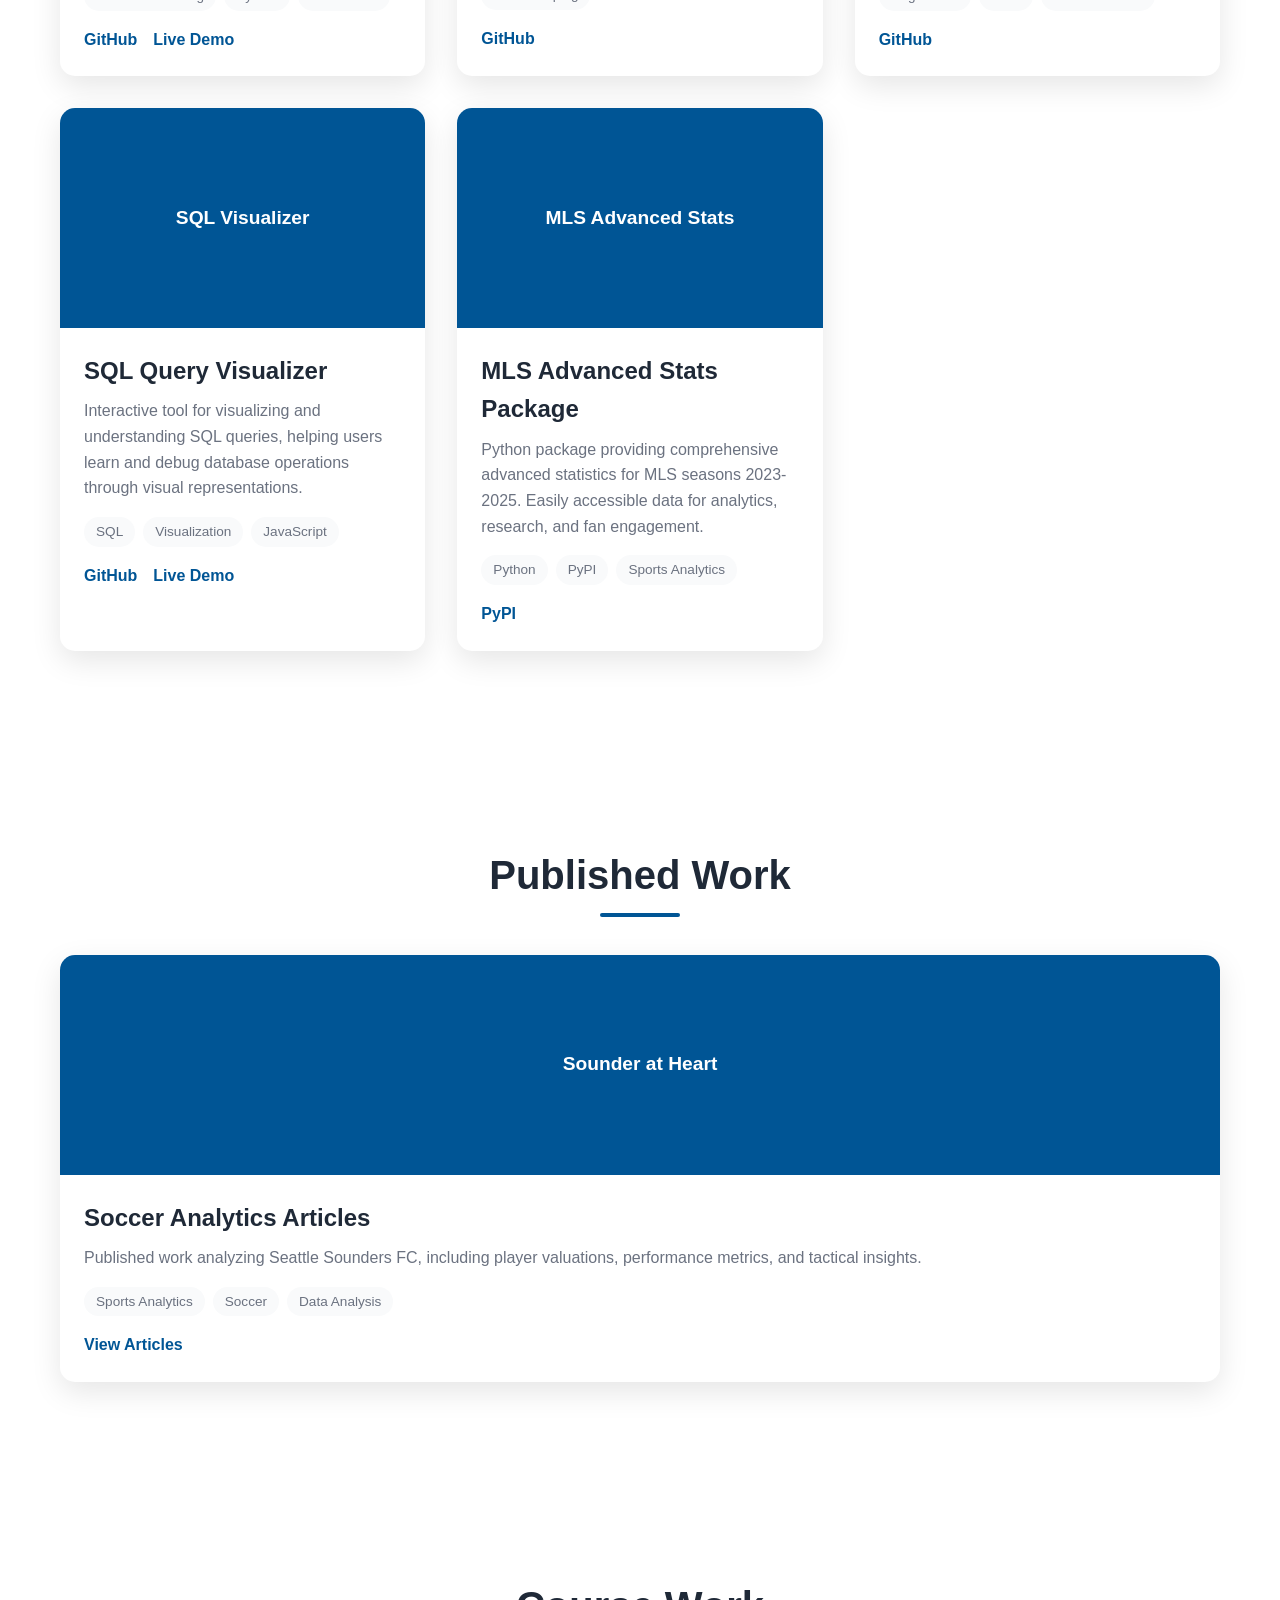
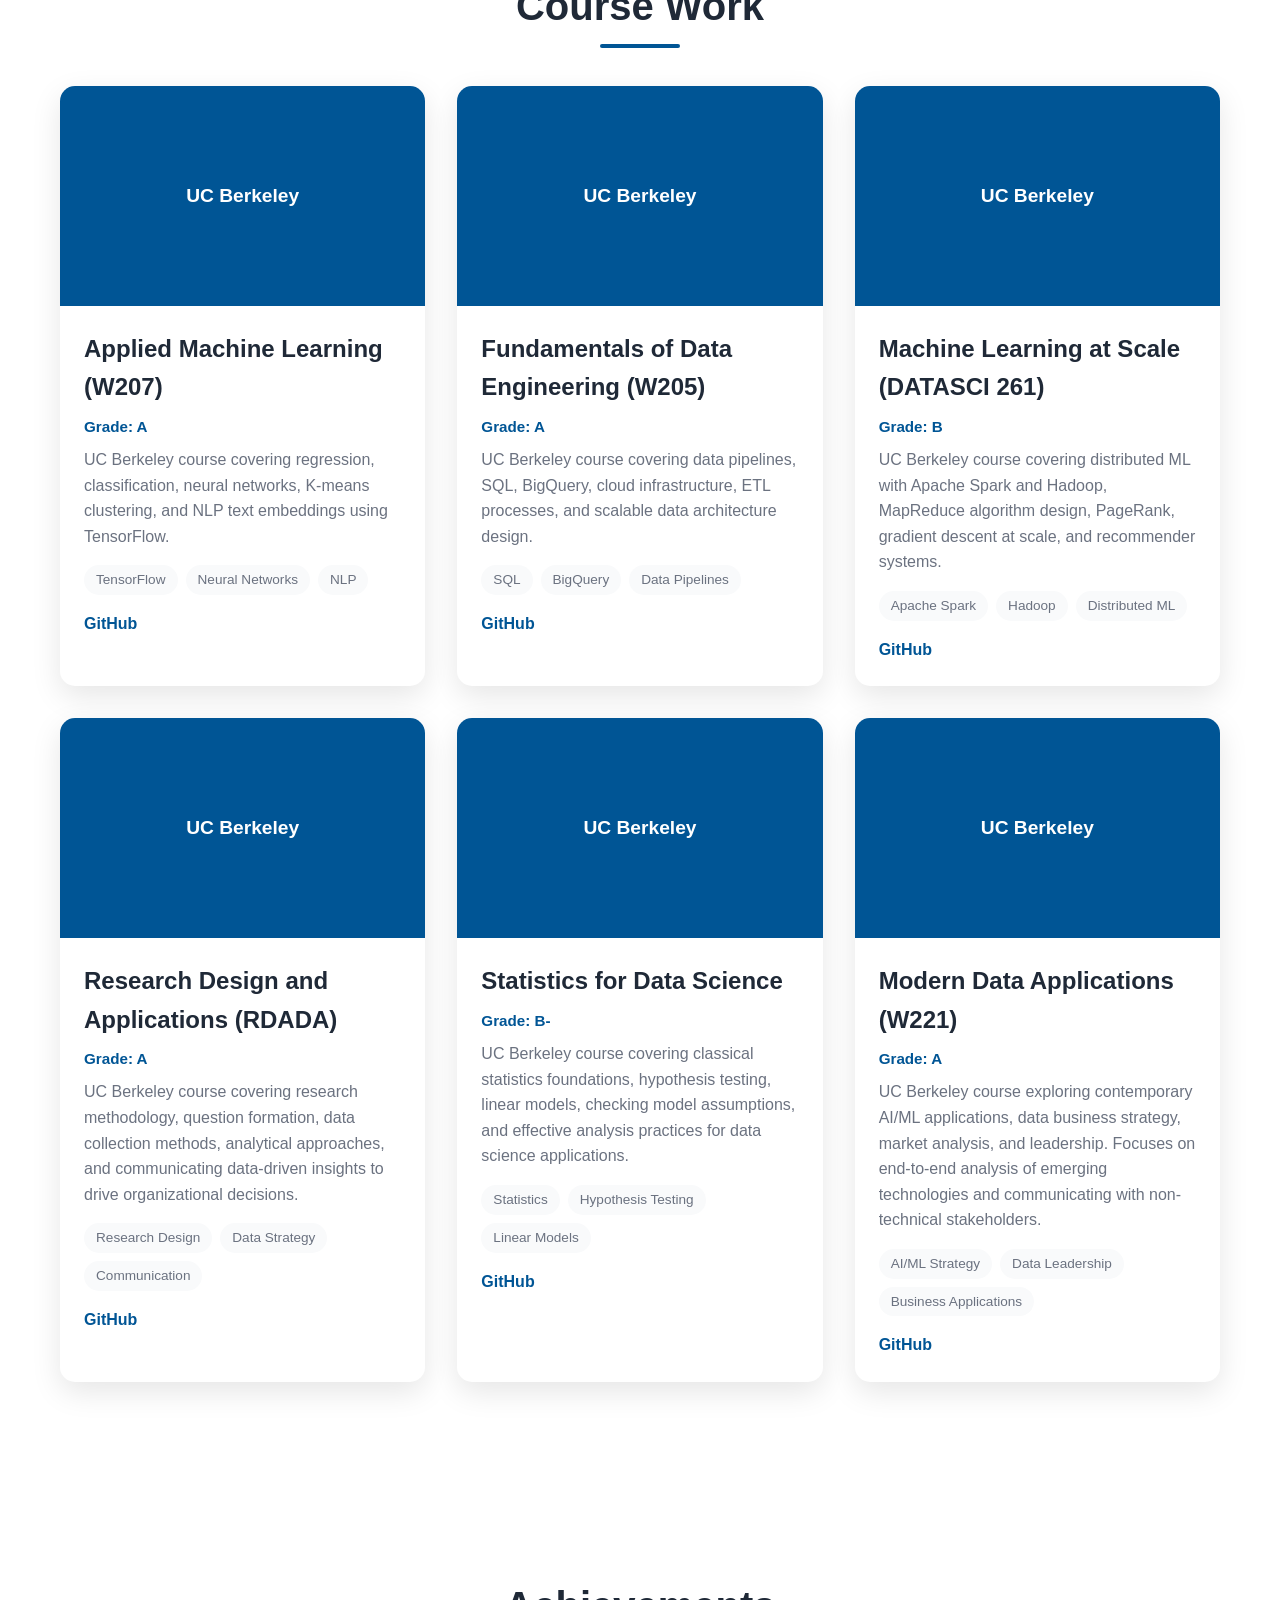
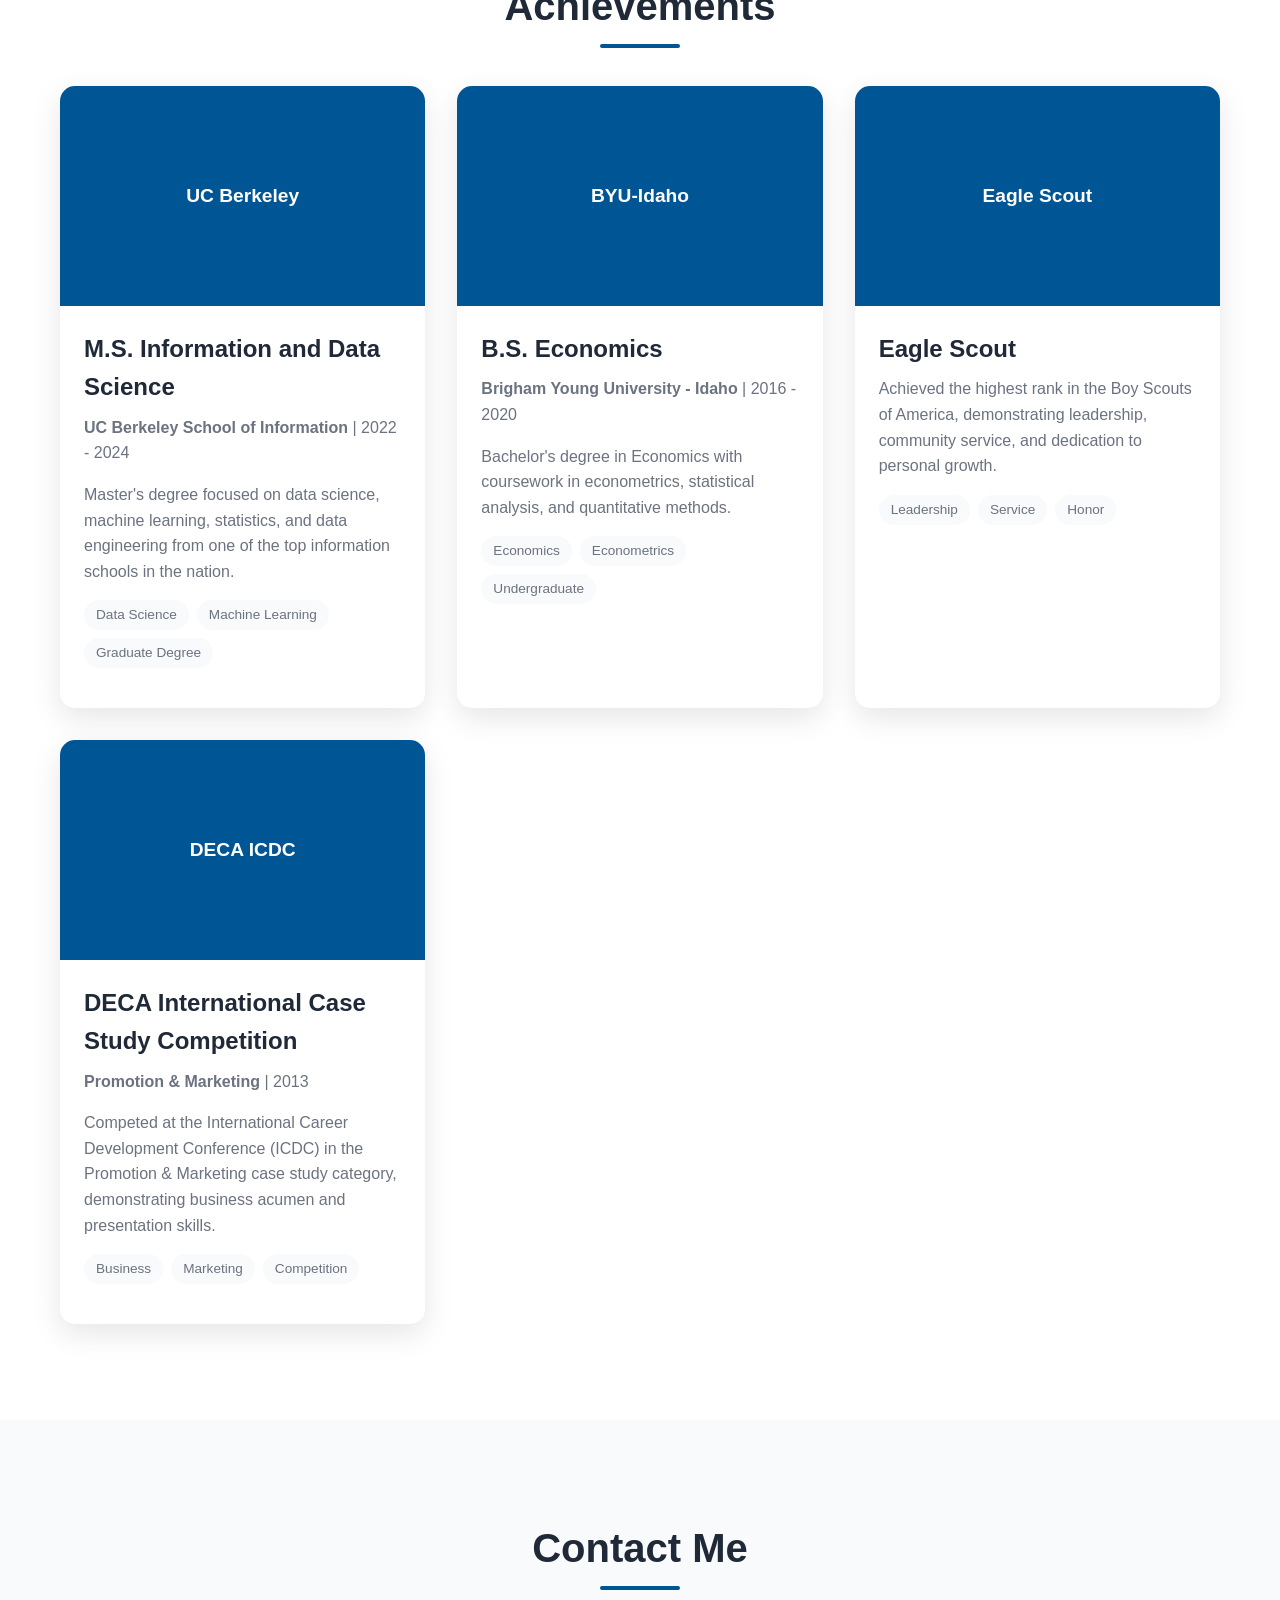
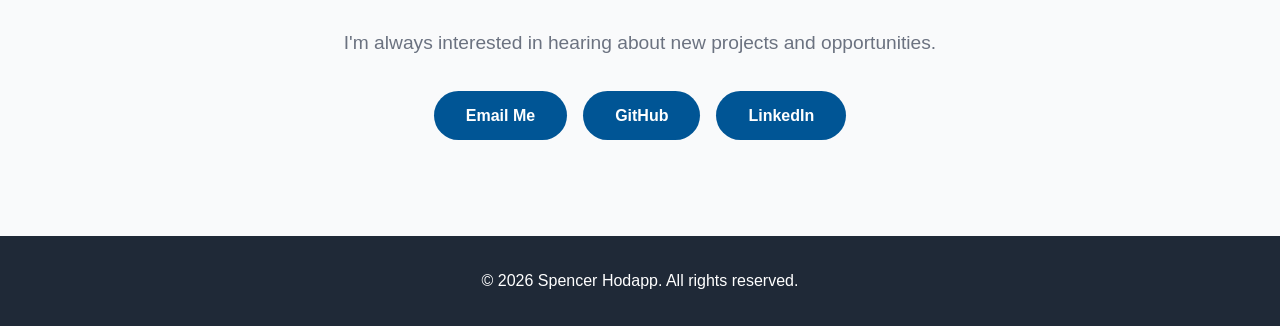
==== commit 56a1d782: "updates" ====
--- a/index.html
+++ b/index.html
@@ -60,6 +60,7 @@
                         </div>
                         <div class="project-links">
                             <a href="https://github.com/SHodapp117/turbo-broccoli" target="_blank" class="project-link">GitHub</a>
+                            <a href="https://2425-mls-freeagents.streamlit.app/" target="_blank" class="project-link">Live Demo</a>
                         </div>
                     </div>
                 </div>
@@ -98,6 +99,45 @@
                         </div>
                         <div class="project-links">
                             <a href="https://github.com/SHodapp117/Portfolio-/tree/main/Dapper%20Labs%20Project" target="_blank" class="project-link">GitHub</a>
+                        </div>
+                    </div>
+                </div>
+
+                <!-- Project 4 -->
+                <div class="project-card">
+                    <div class="project-image">
+                        <div class="placeholder-image">SQL Visualizer</div>
+                    </div>
+                    <div class="project-content">
+                        <h3>SQL Query Visualizer</h3>
+                        <p>Interactive tool for visualizing and understanding SQL queries, helping users learn and debug database operations through visual representations.</p>
+                        <div class="project-tags">
+                            <span>SQL</span>
+                            <span>Visualization</span>
+                            <span>JavaScript</span>
+                        </div>
+                        <div class="project-links">
+                            <a href="https://github.com/SHodapp117/suave-snake" target="_blank" class="project-link">GitHub</a>
+                            <a href="https://shodapp117.github.io/suave-snake/" target="_blank" class="project-link">Live Demo</a>
+                        </div>
+                    </div>
+                </div>
+
+                <!-- Project 5 -->
+                <div class="project-card">
+                    <div class="project-image">
+                        <div class="placeholder-image">MLS Advanced Stats</div>
+                    </div>
+                    <div class="project-content">
+                        <h3>MLS Advanced Stats Package</h3>
+                        <p>Python package providing comprehensive advanced statistics for MLS seasons 2023-2025. Easily accessible data for analytics, research, and fan engagement.</p>
+                        <div class="project-tags">
+                            <span>Python</span>
+                            <span>PyPI</span>
+                            <span>Sports Analytics</span>
+                        </div>
+                        <div class="project-links">
+                            <a href="https://pypi.org/project/mls-2425-advanced-stats/" target="_blank" class="project-link">PyPI</a>
                         </div>
                     </div>
                 </div>
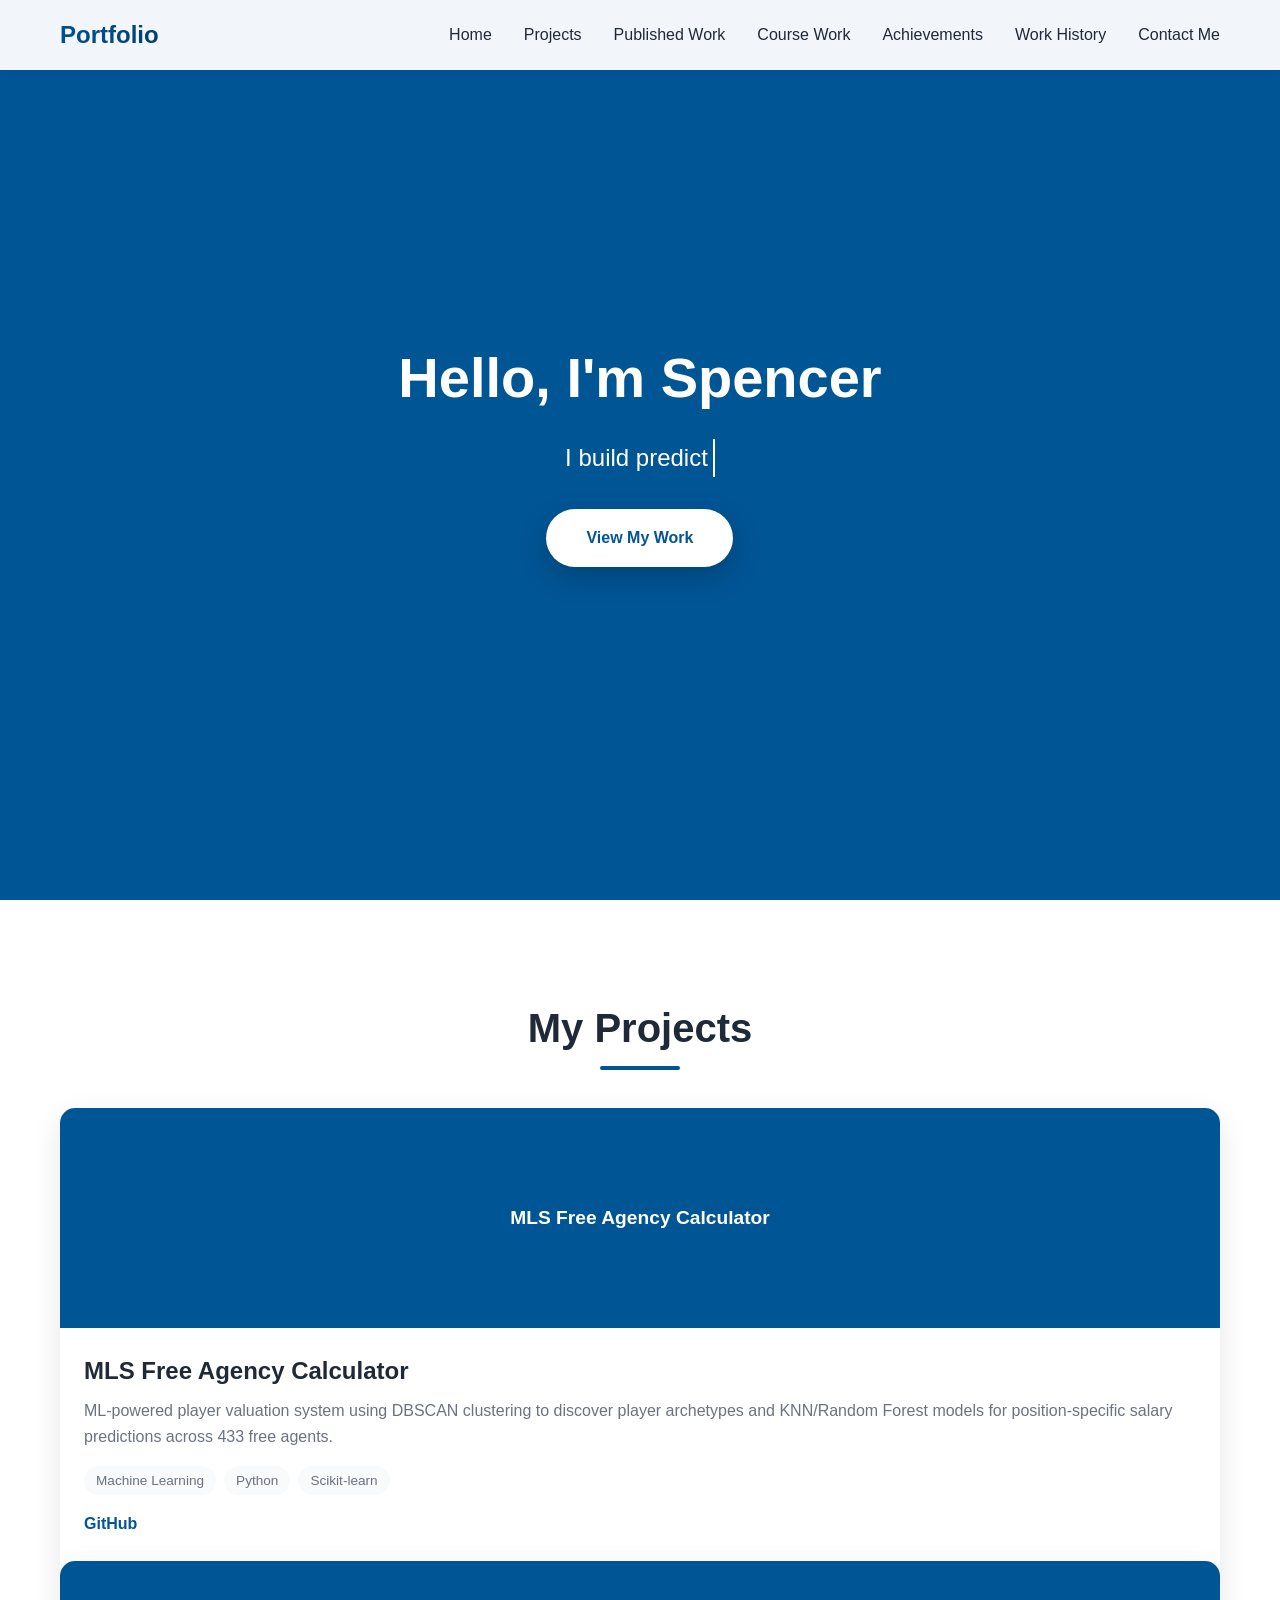
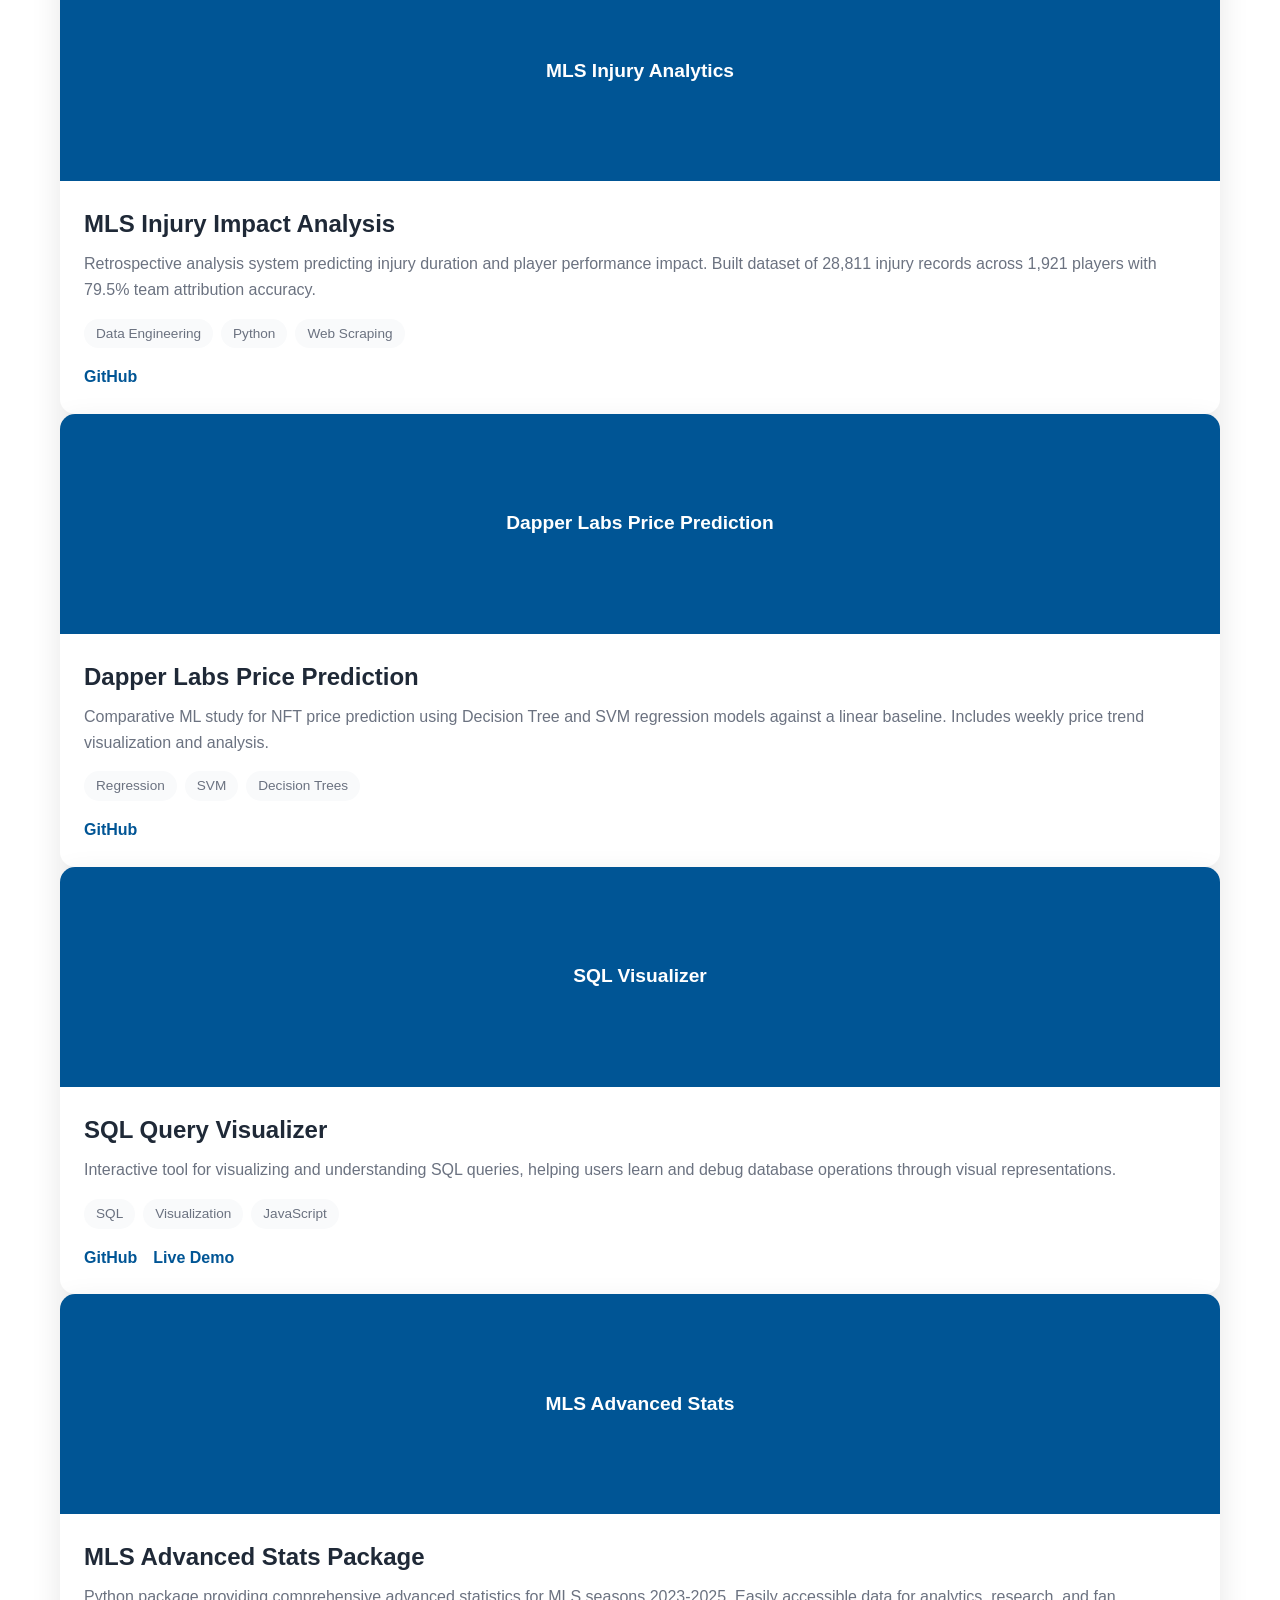
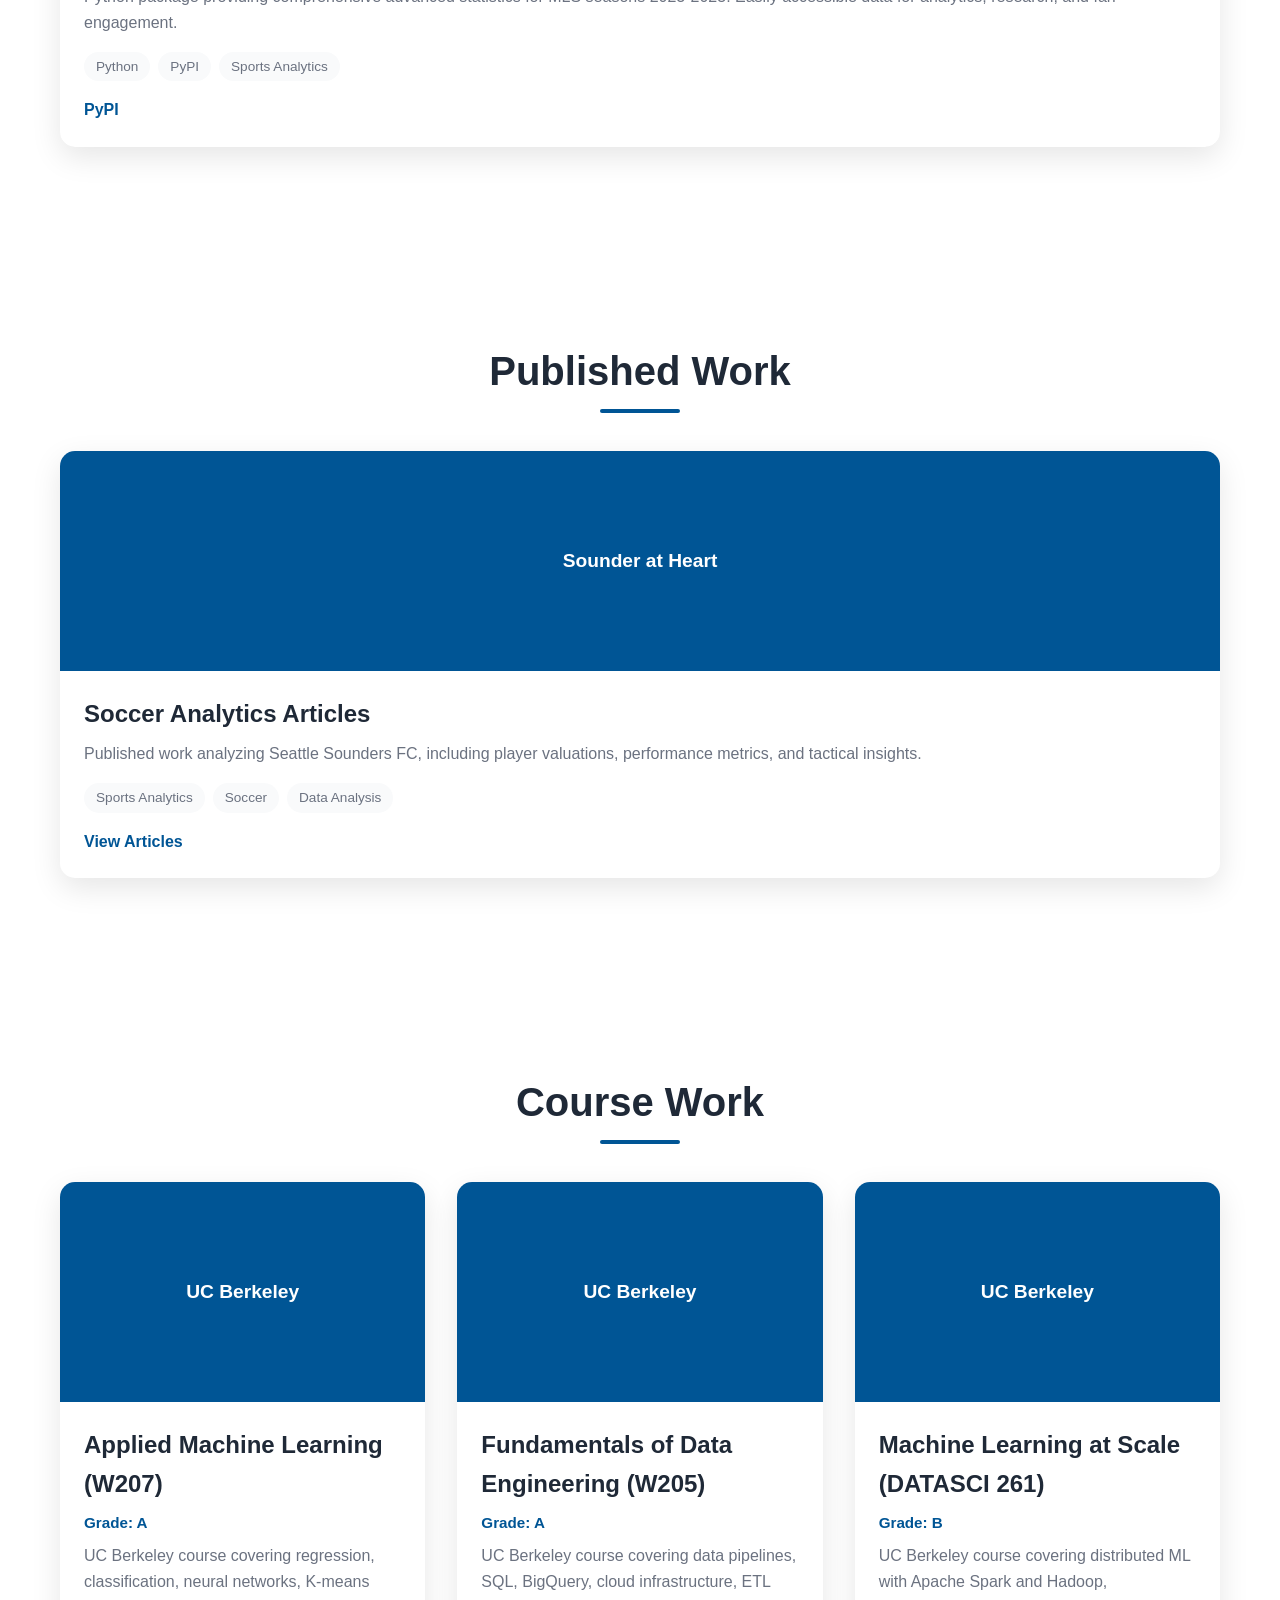
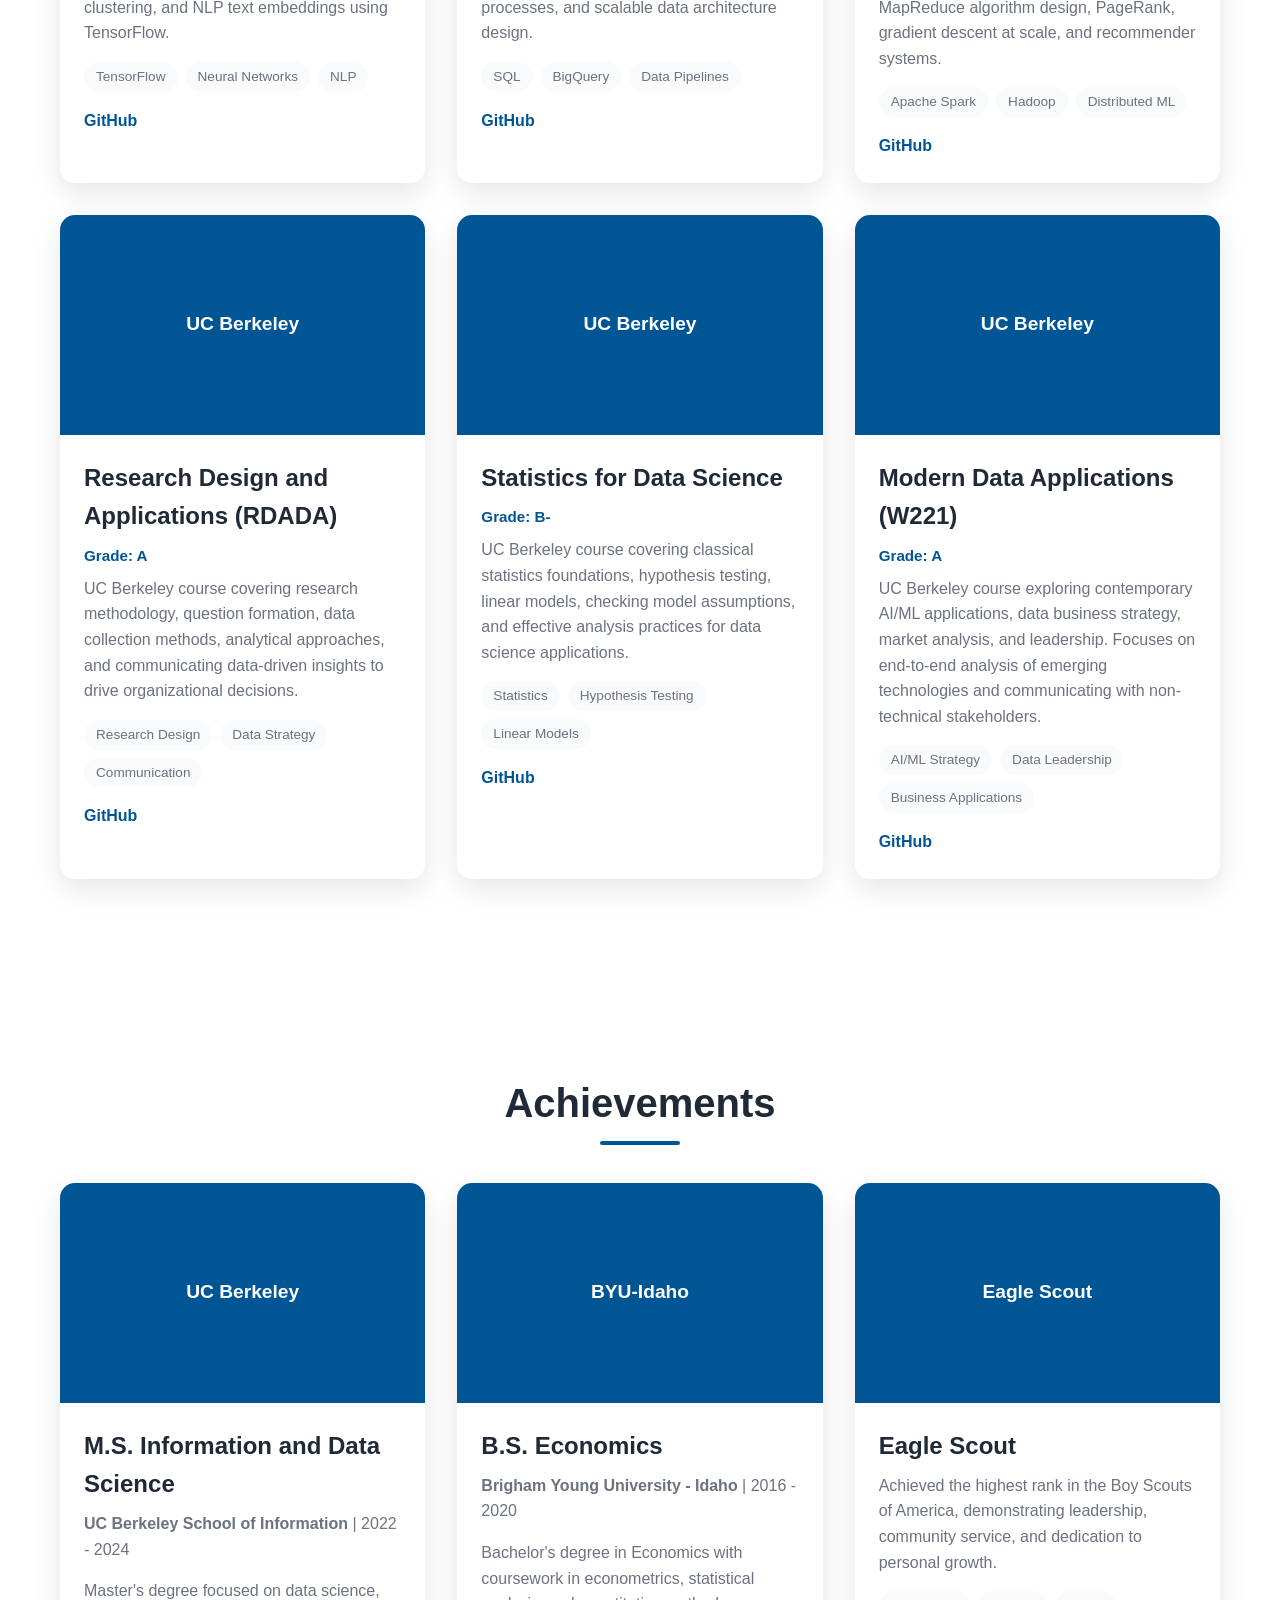
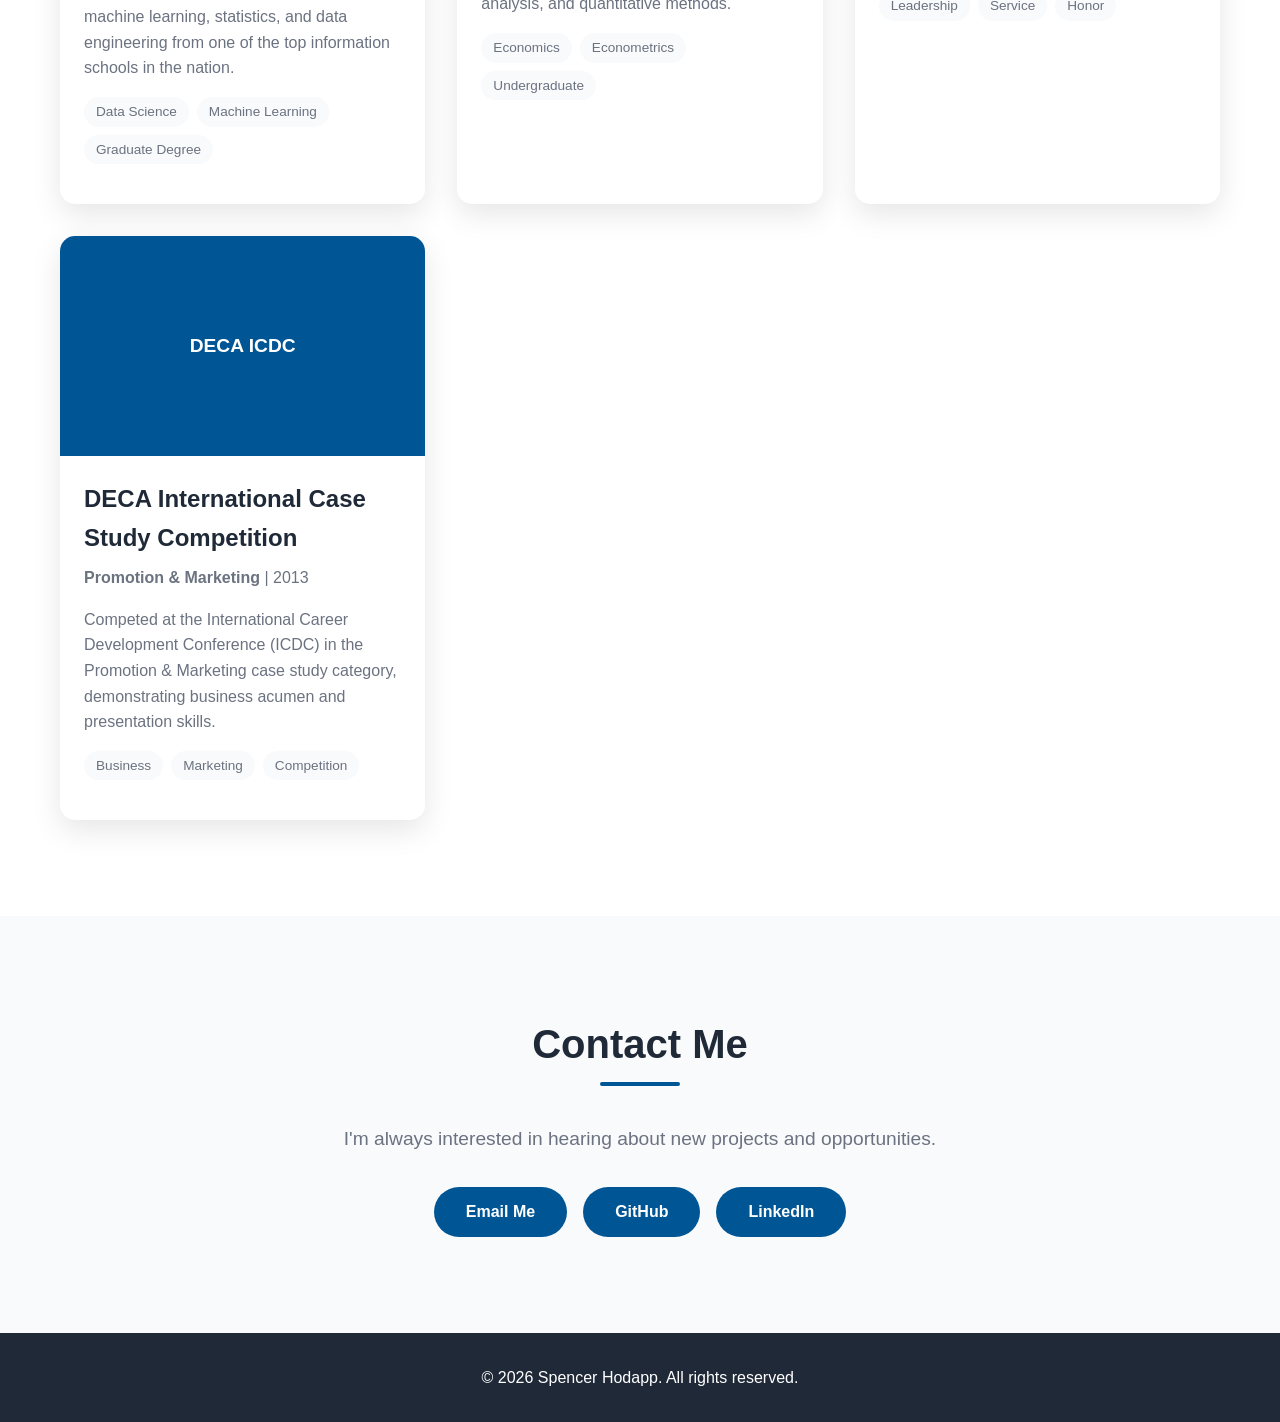
==== commit 22ca715e: "Improve page metadata and remove dead demo link Co-Authored-By: Claude Opus 5 <noreply@anthropic.com" ====
--- a/index.html
+++ b/index.html
@@ -3,8 +3,8 @@
 <head>
     <meta charset="UTF-8">
     <meta name="viewport" content="width=device-width, initial-scale=1.0">
-    <meta name="description" content="Portfolio showcasing my projects and work">
-    <title>My Portfolio</title>
+    <meta name="description" content="Portfolio of data science, machine learning, and analytics projects by Spencer Hodapp.">
+    <title>Spencer Hodapp - Data Scientist & Analytics Portfolio</title>
     <link rel="stylesheet" href="styles.css">
 </head>
 <body>
@@ -60,8 +60,6 @@
                         </div>
                         <div class="project-links">
                             <a href="https://github.com/SHodapp117/turbo-broccoli" target="_blank" class="project-link">GitHub</a>
-                            <a href="https://2425-mls-freeagents.streamlit.app/" target="_blank" class="project-link">Live Demo</a>
-                        </div>
                     </div>
                 </div>
 
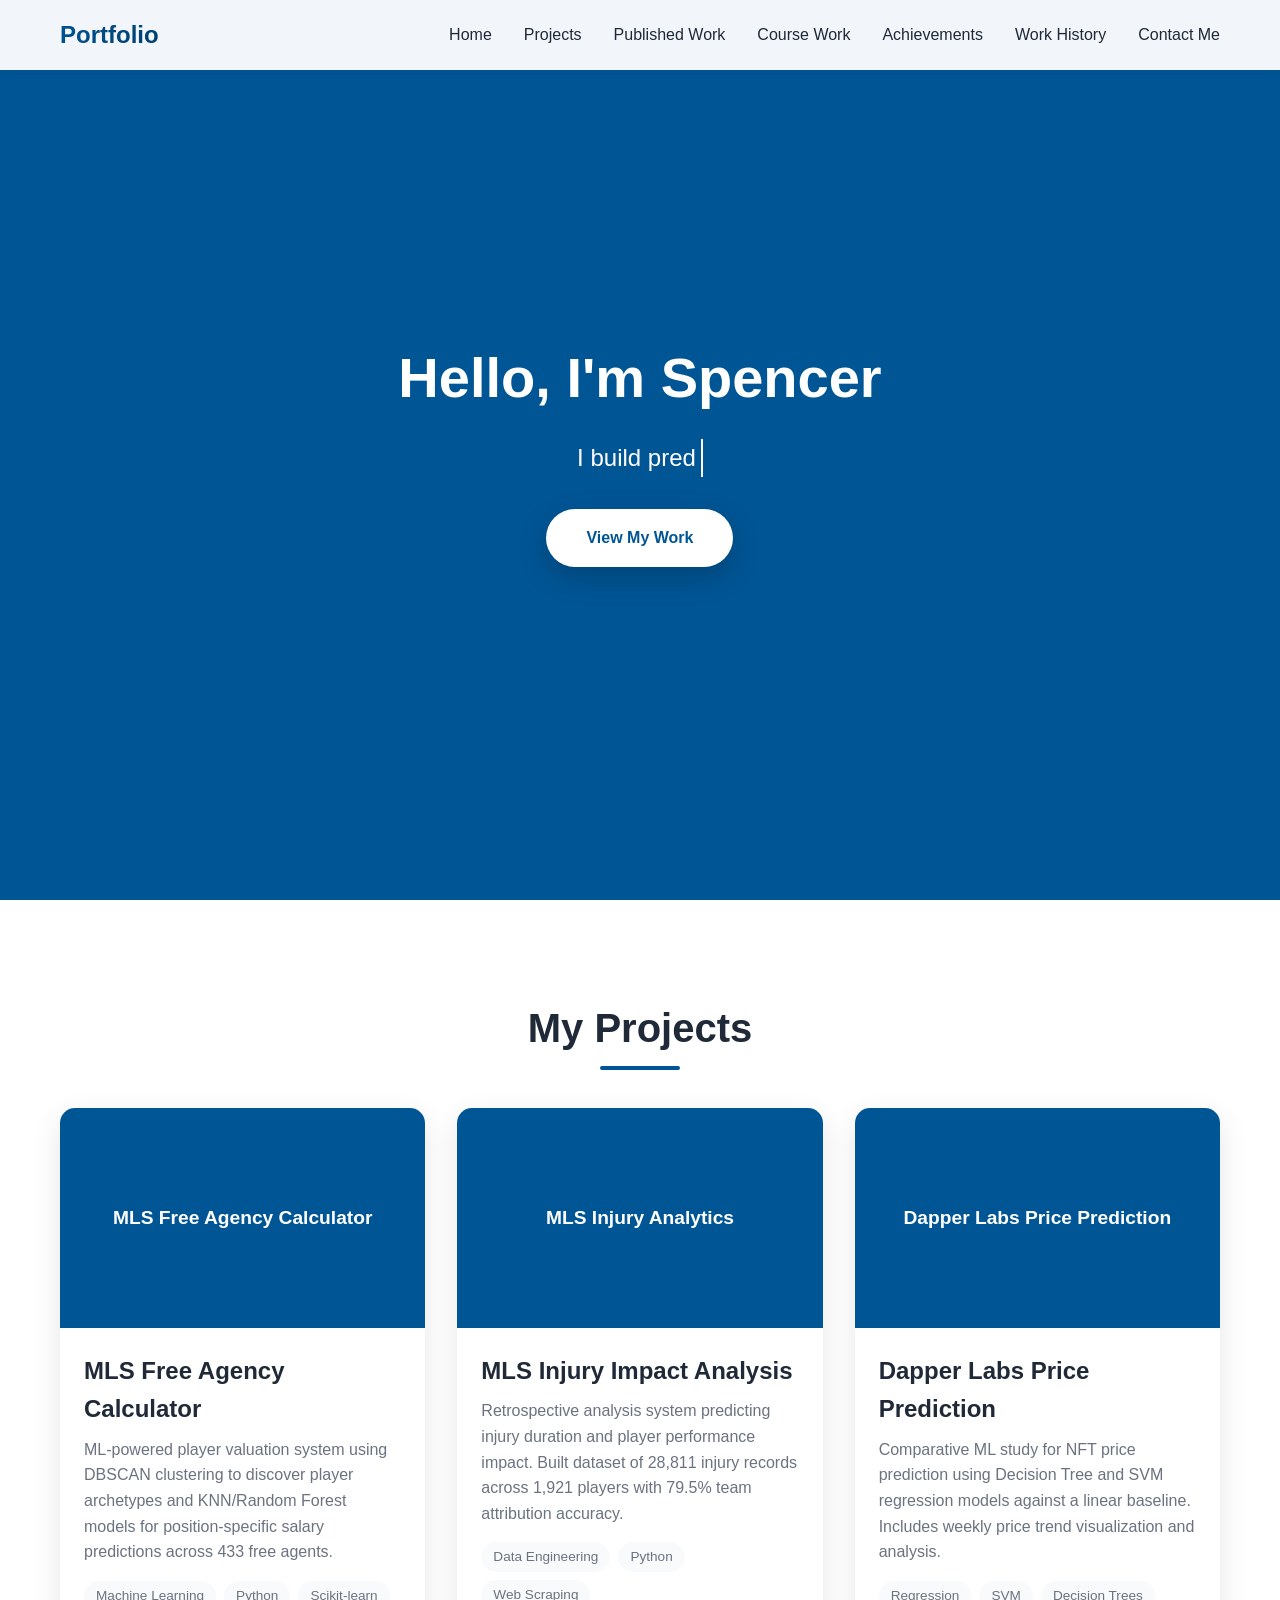
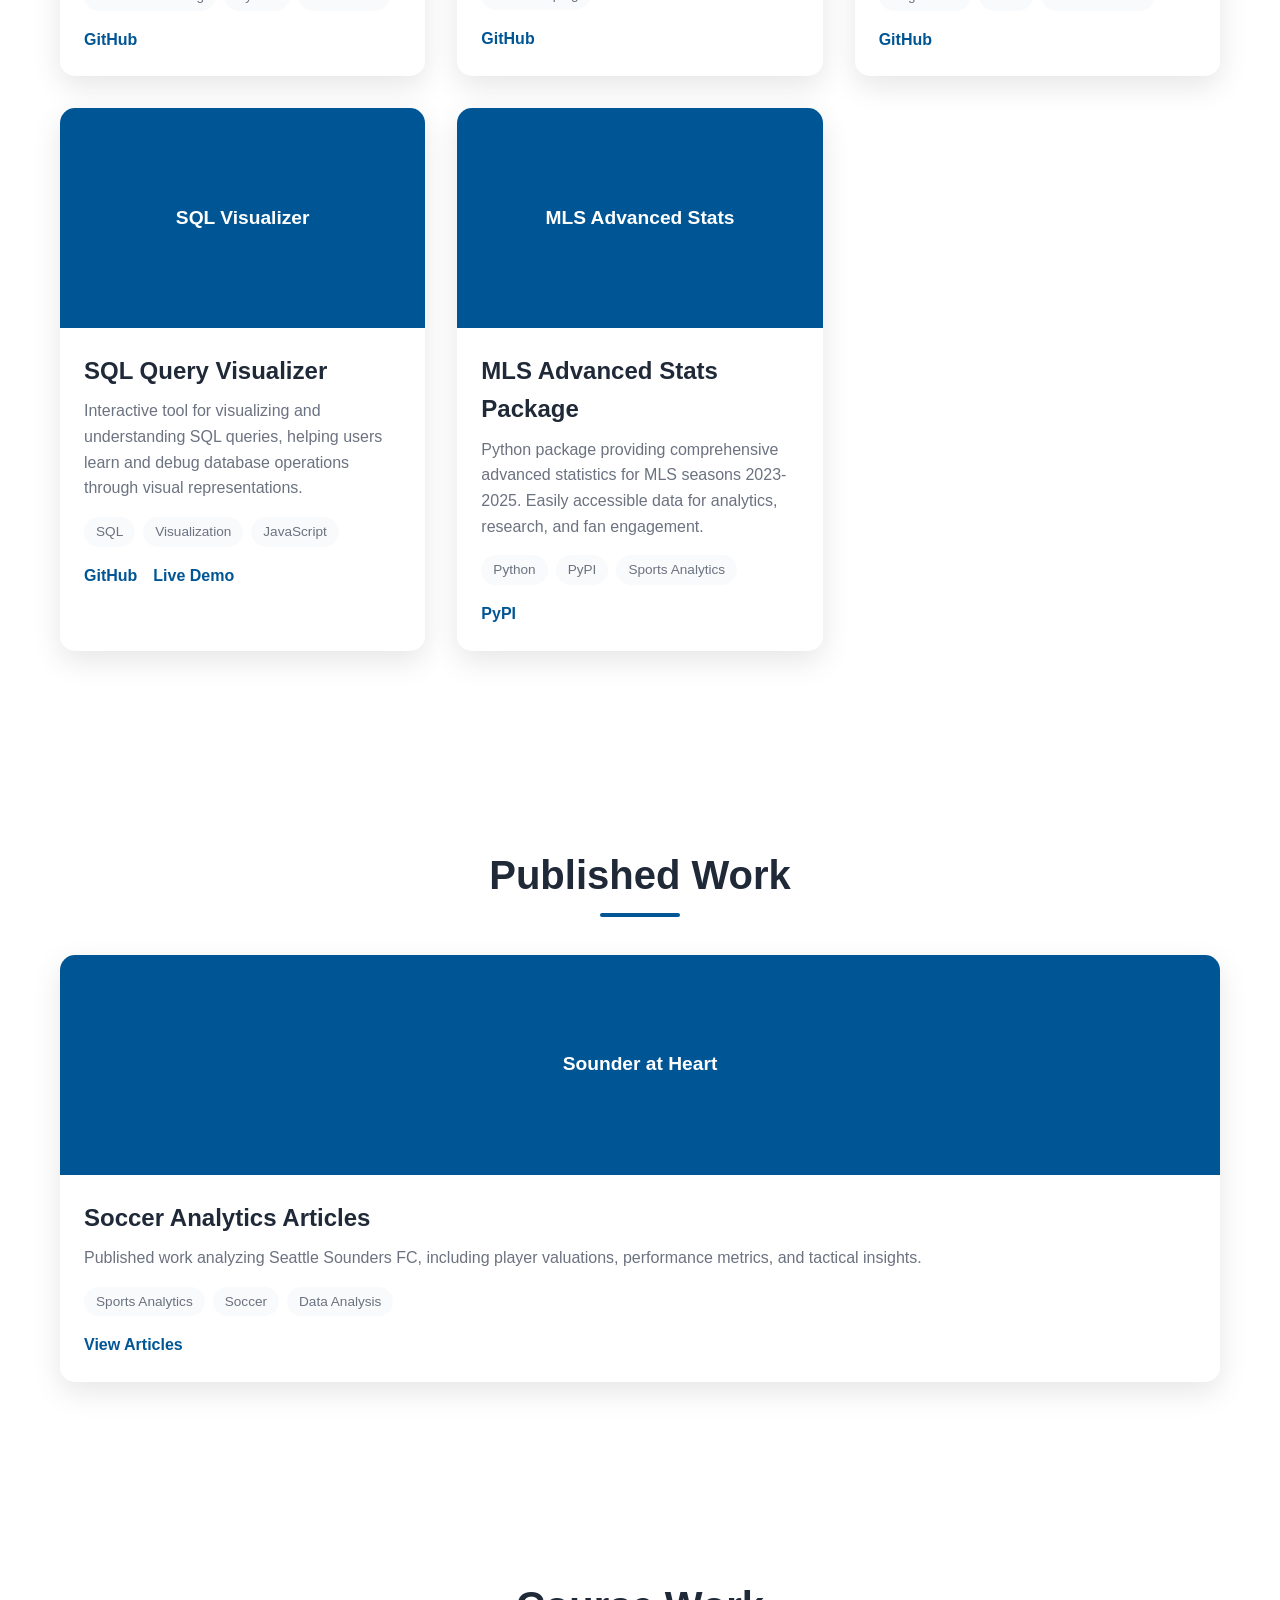
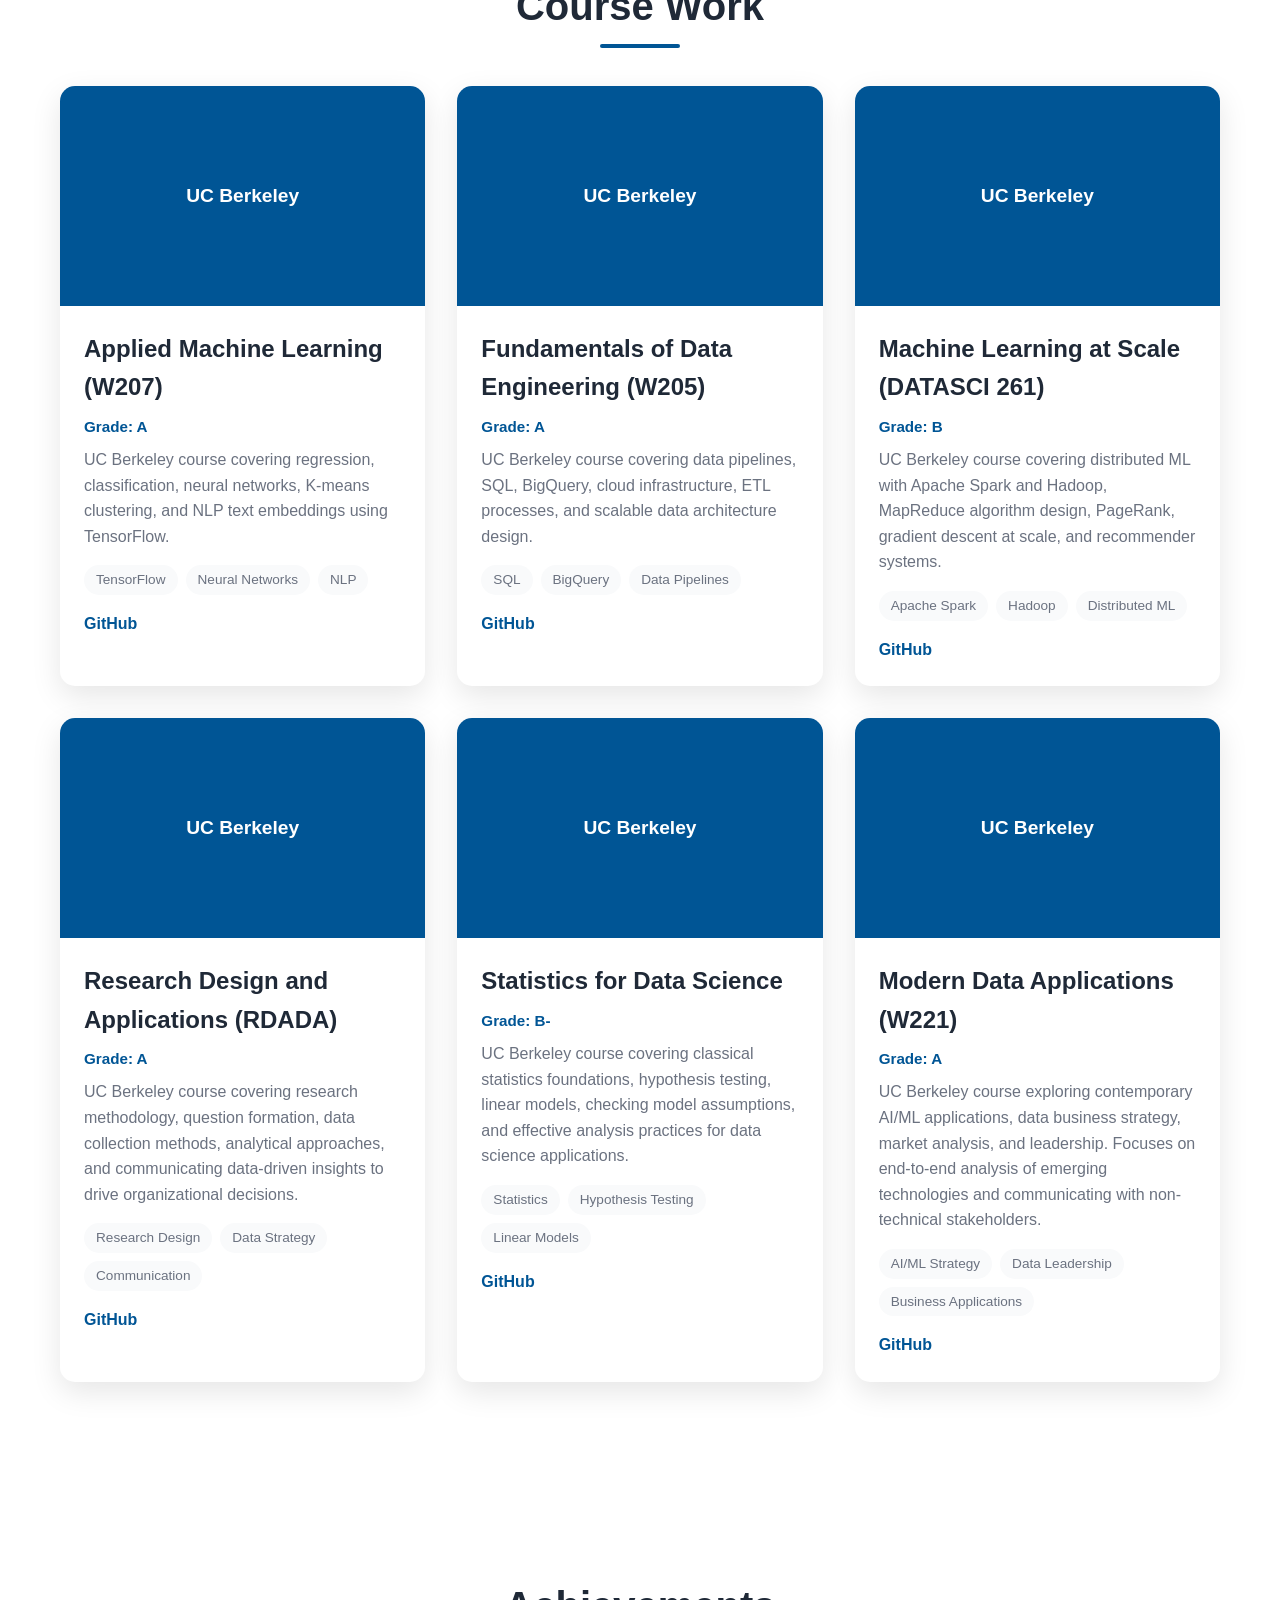
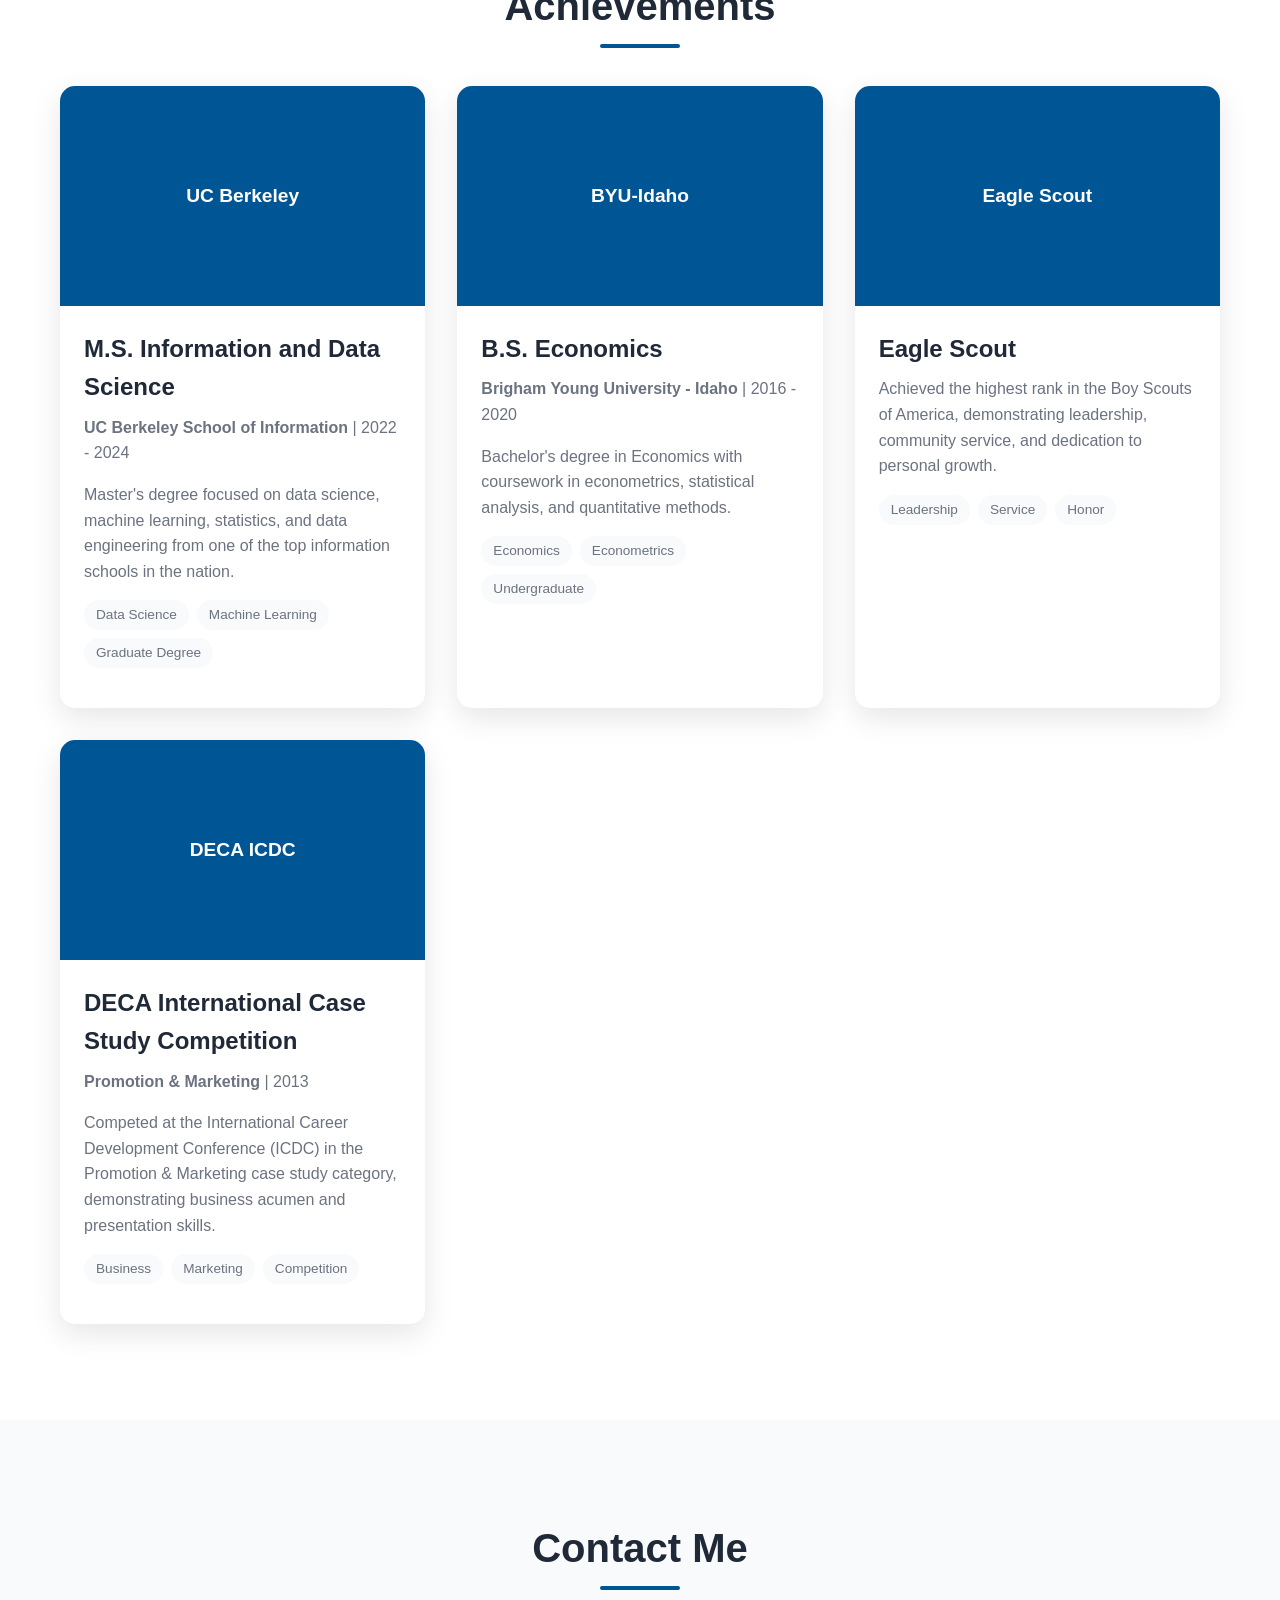
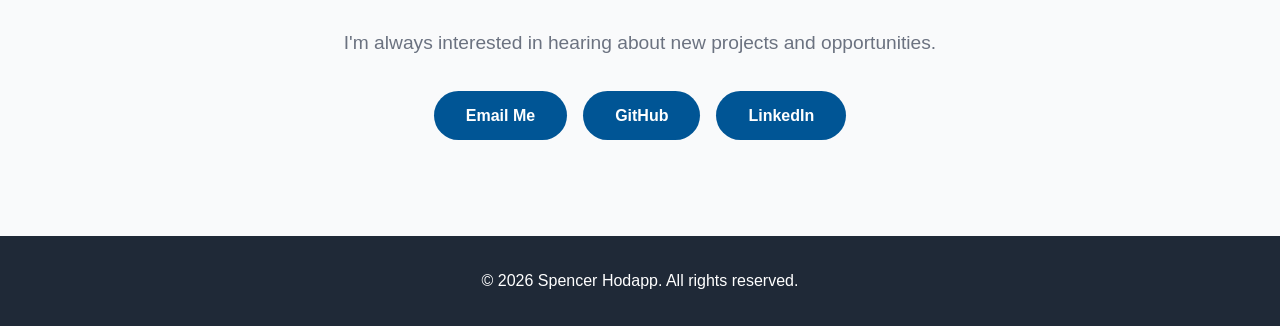
==== commit cccb9802: "Close unclosed project-links div in first project card The MLS Free Agency Calculator card opened <d" ====
--- a/index.html
+++ b/index.html
@@ -60,6 +60,7 @@
                         </div>
                         <div class="project-links">
                             <a href="https://github.com/SHodapp117/turbo-broccoli" target="_blank" class="project-link">GitHub</a>
+                        </div>
                     </div>
                 </div>
 
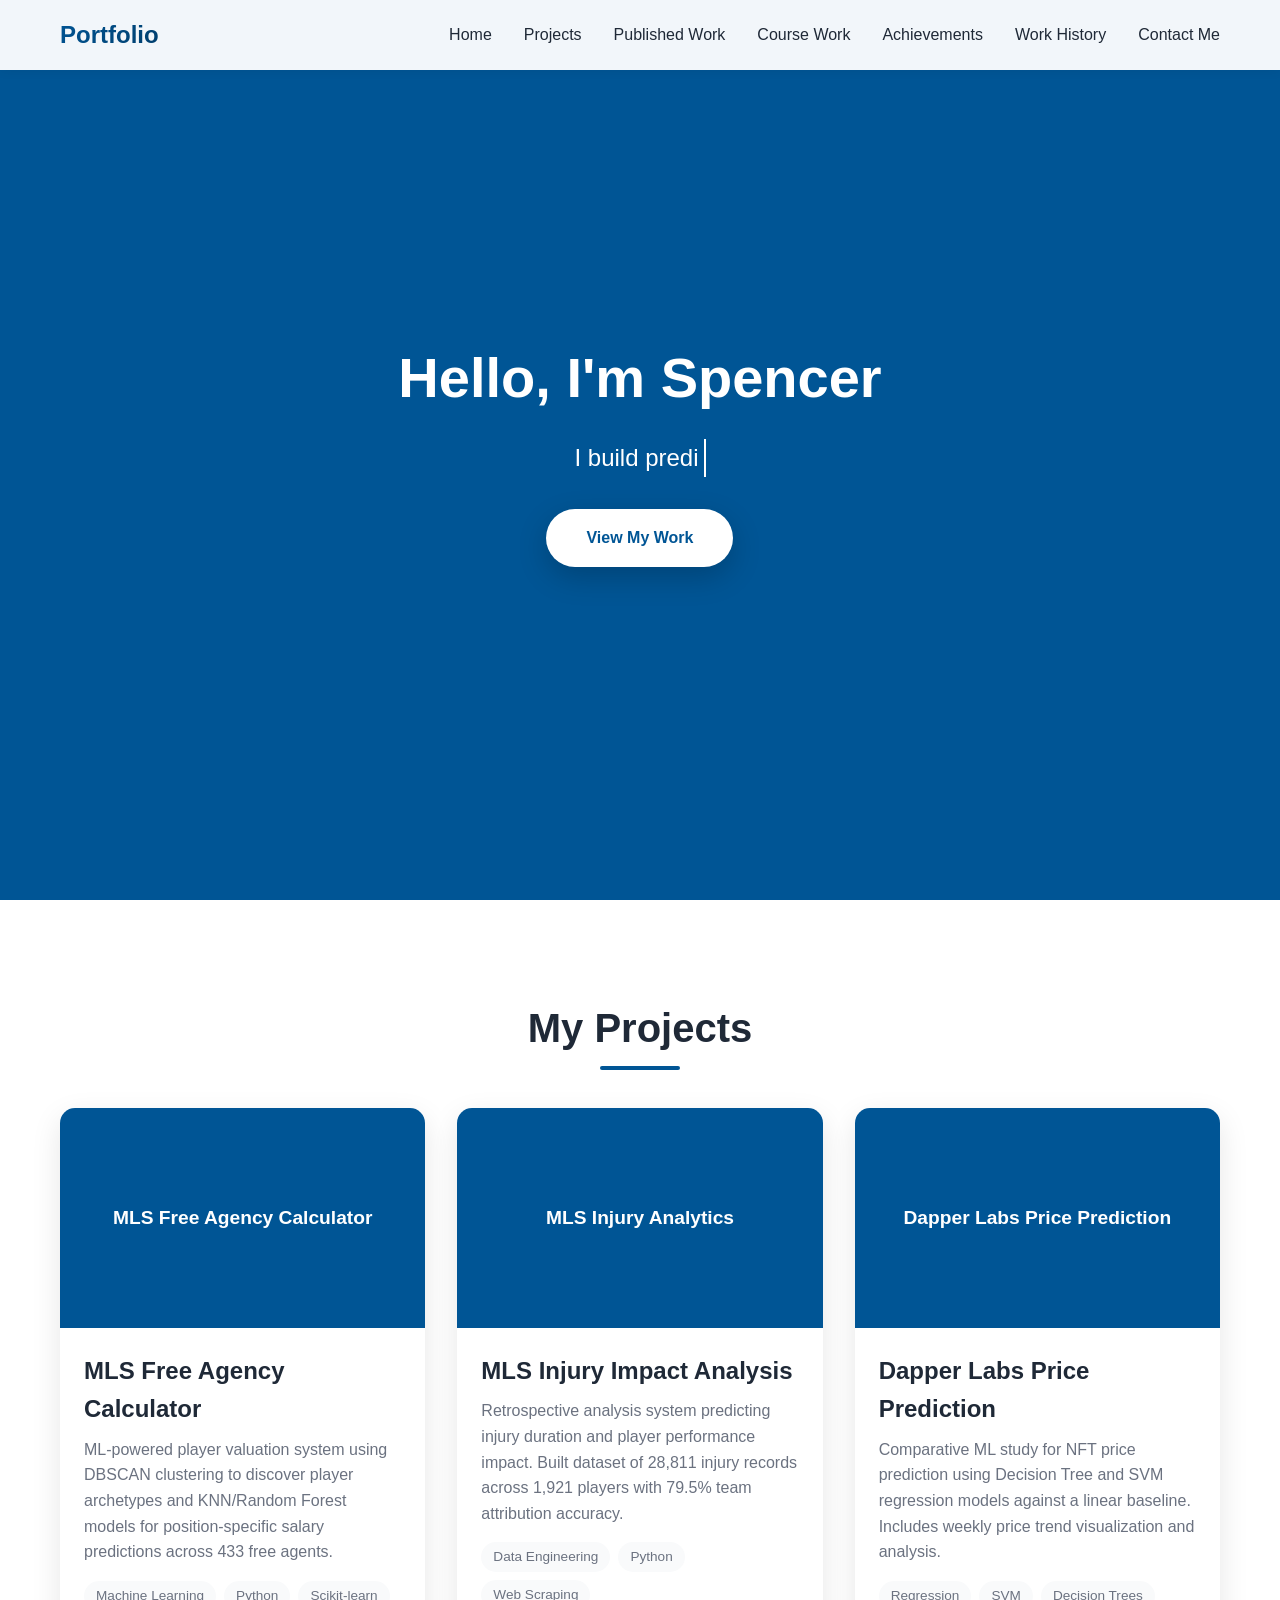
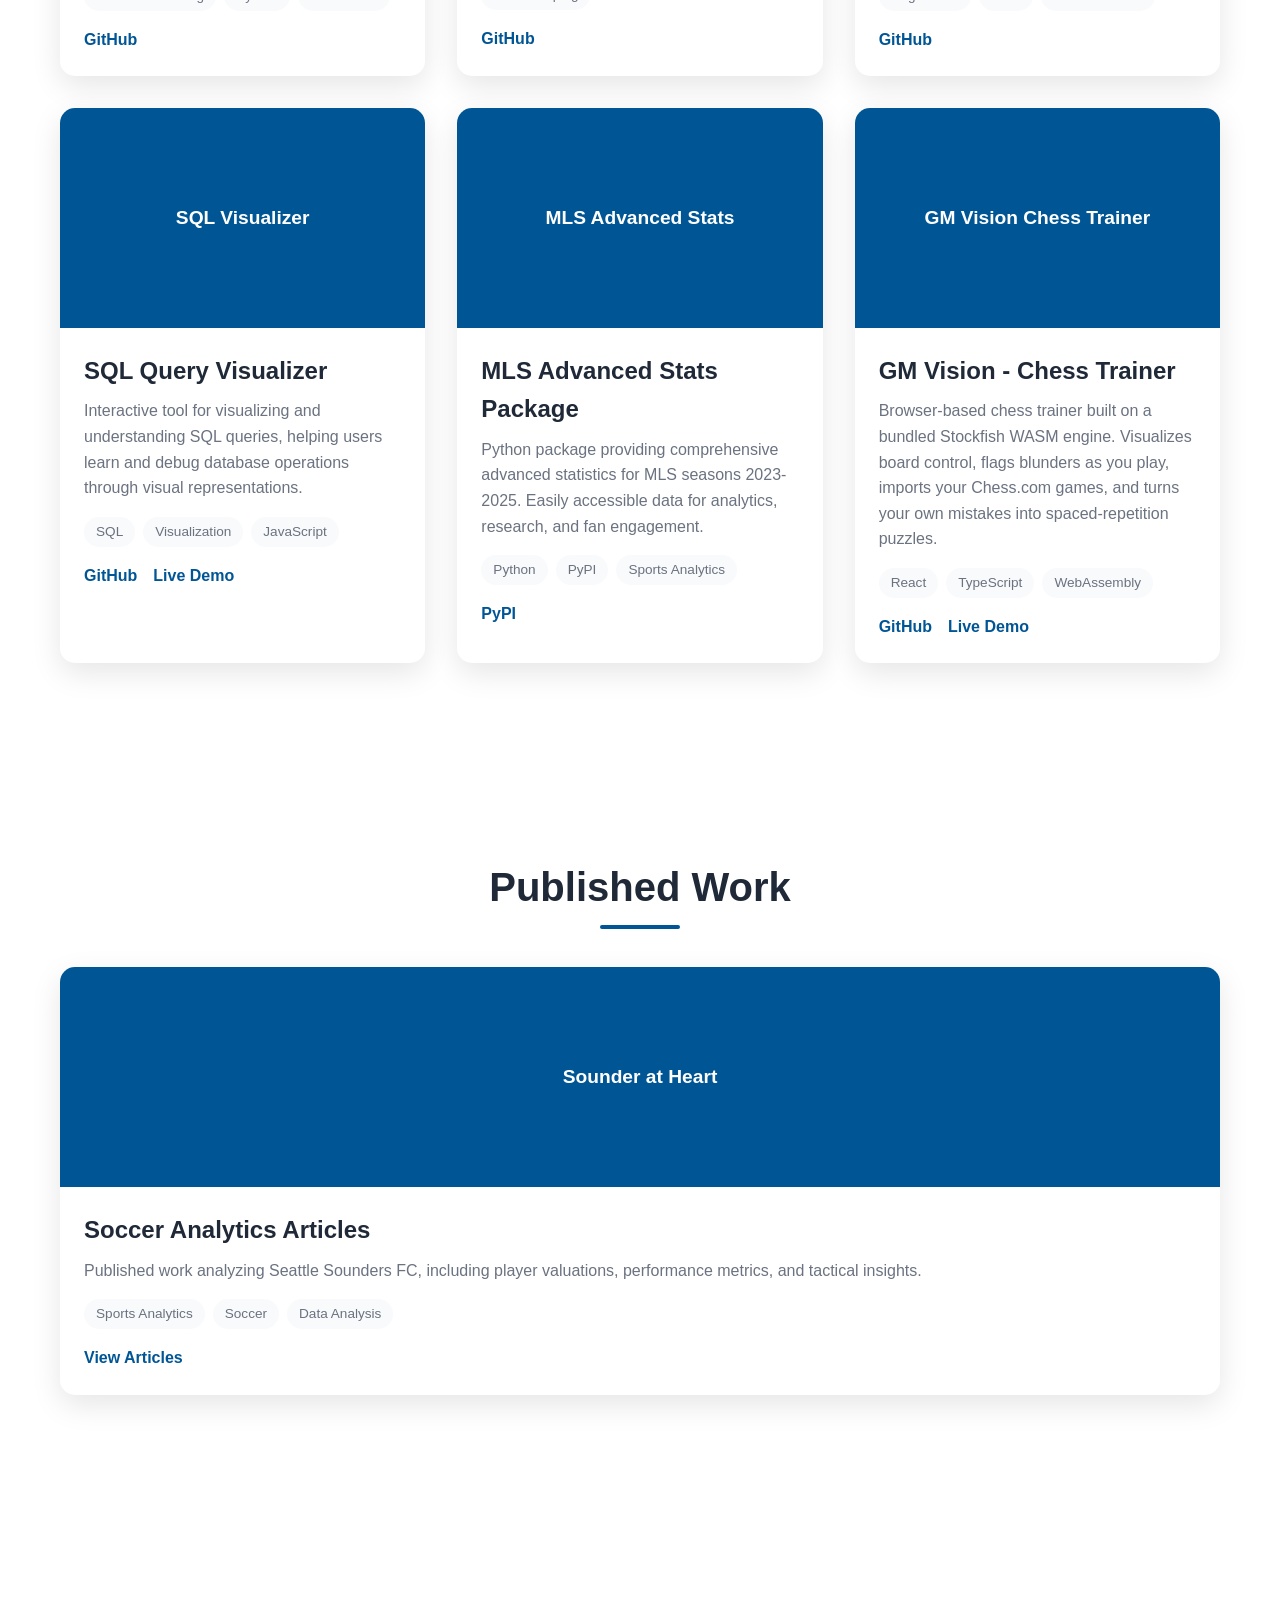
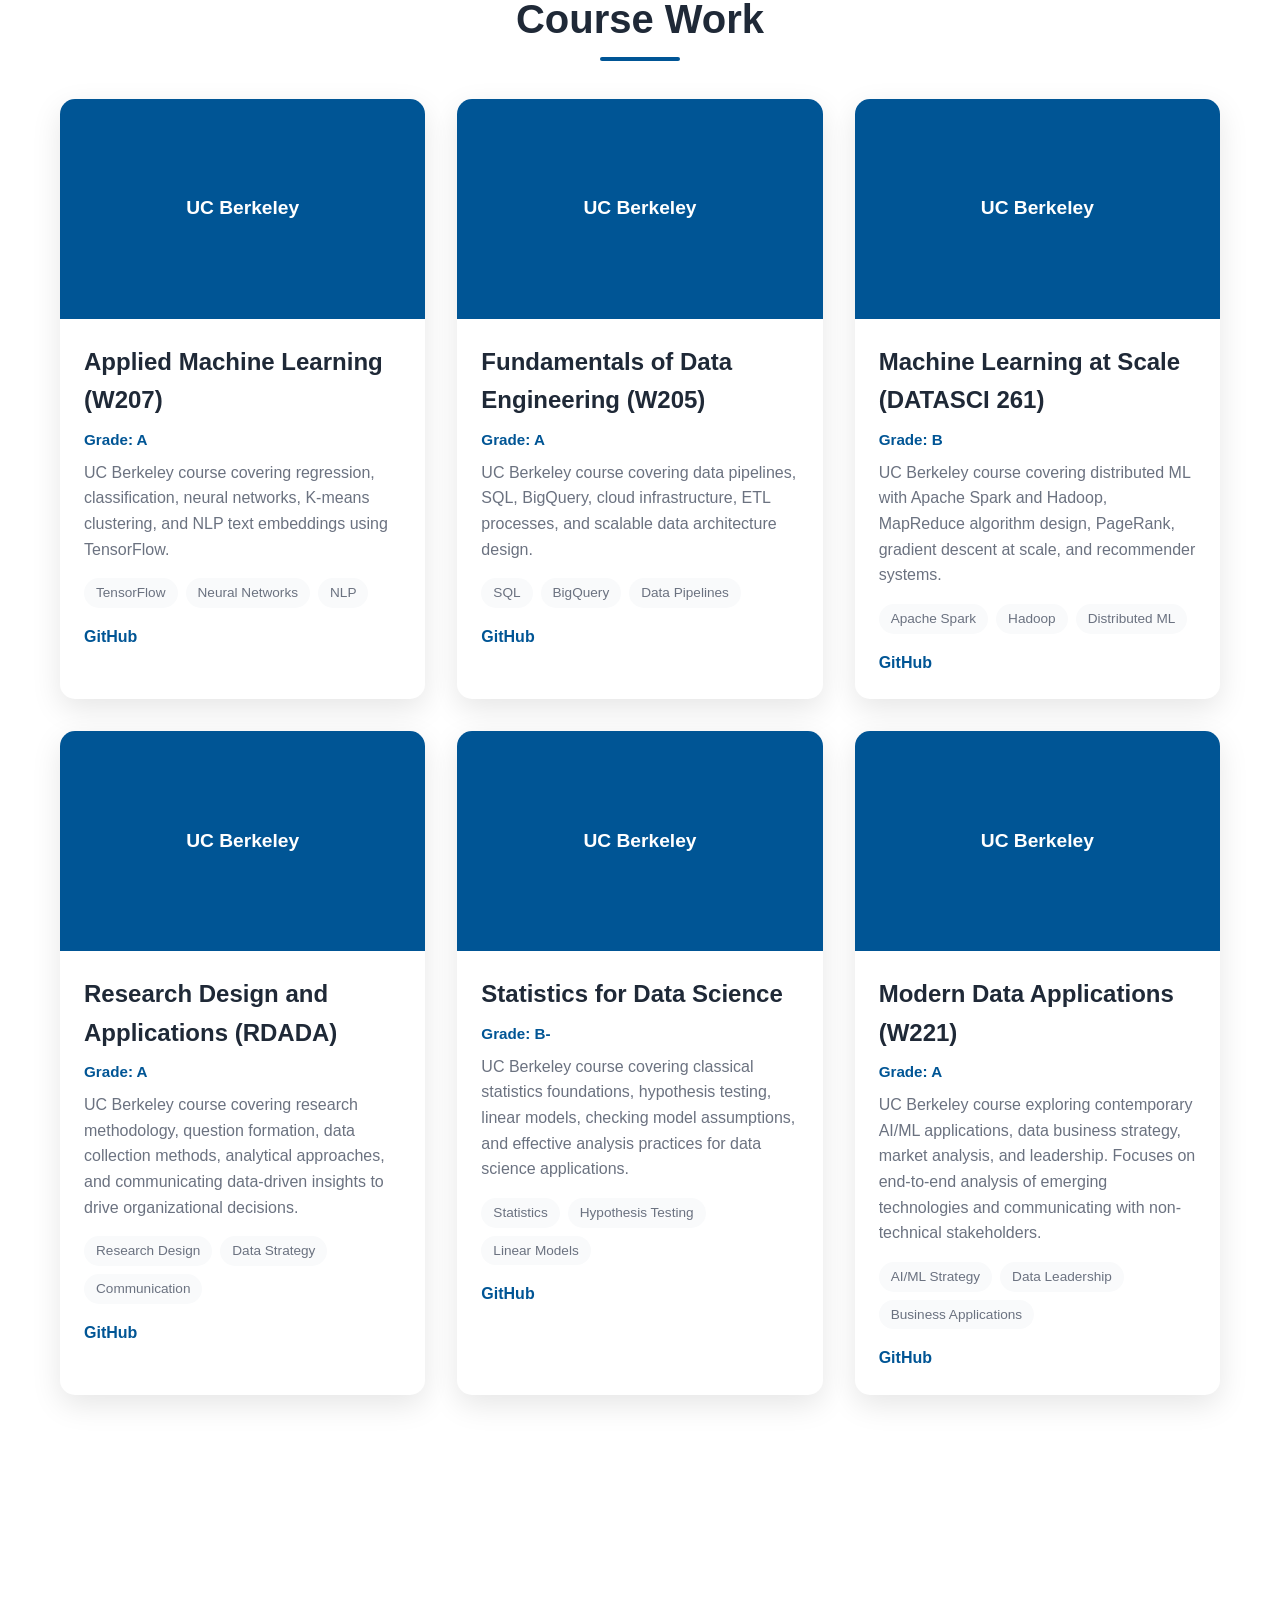
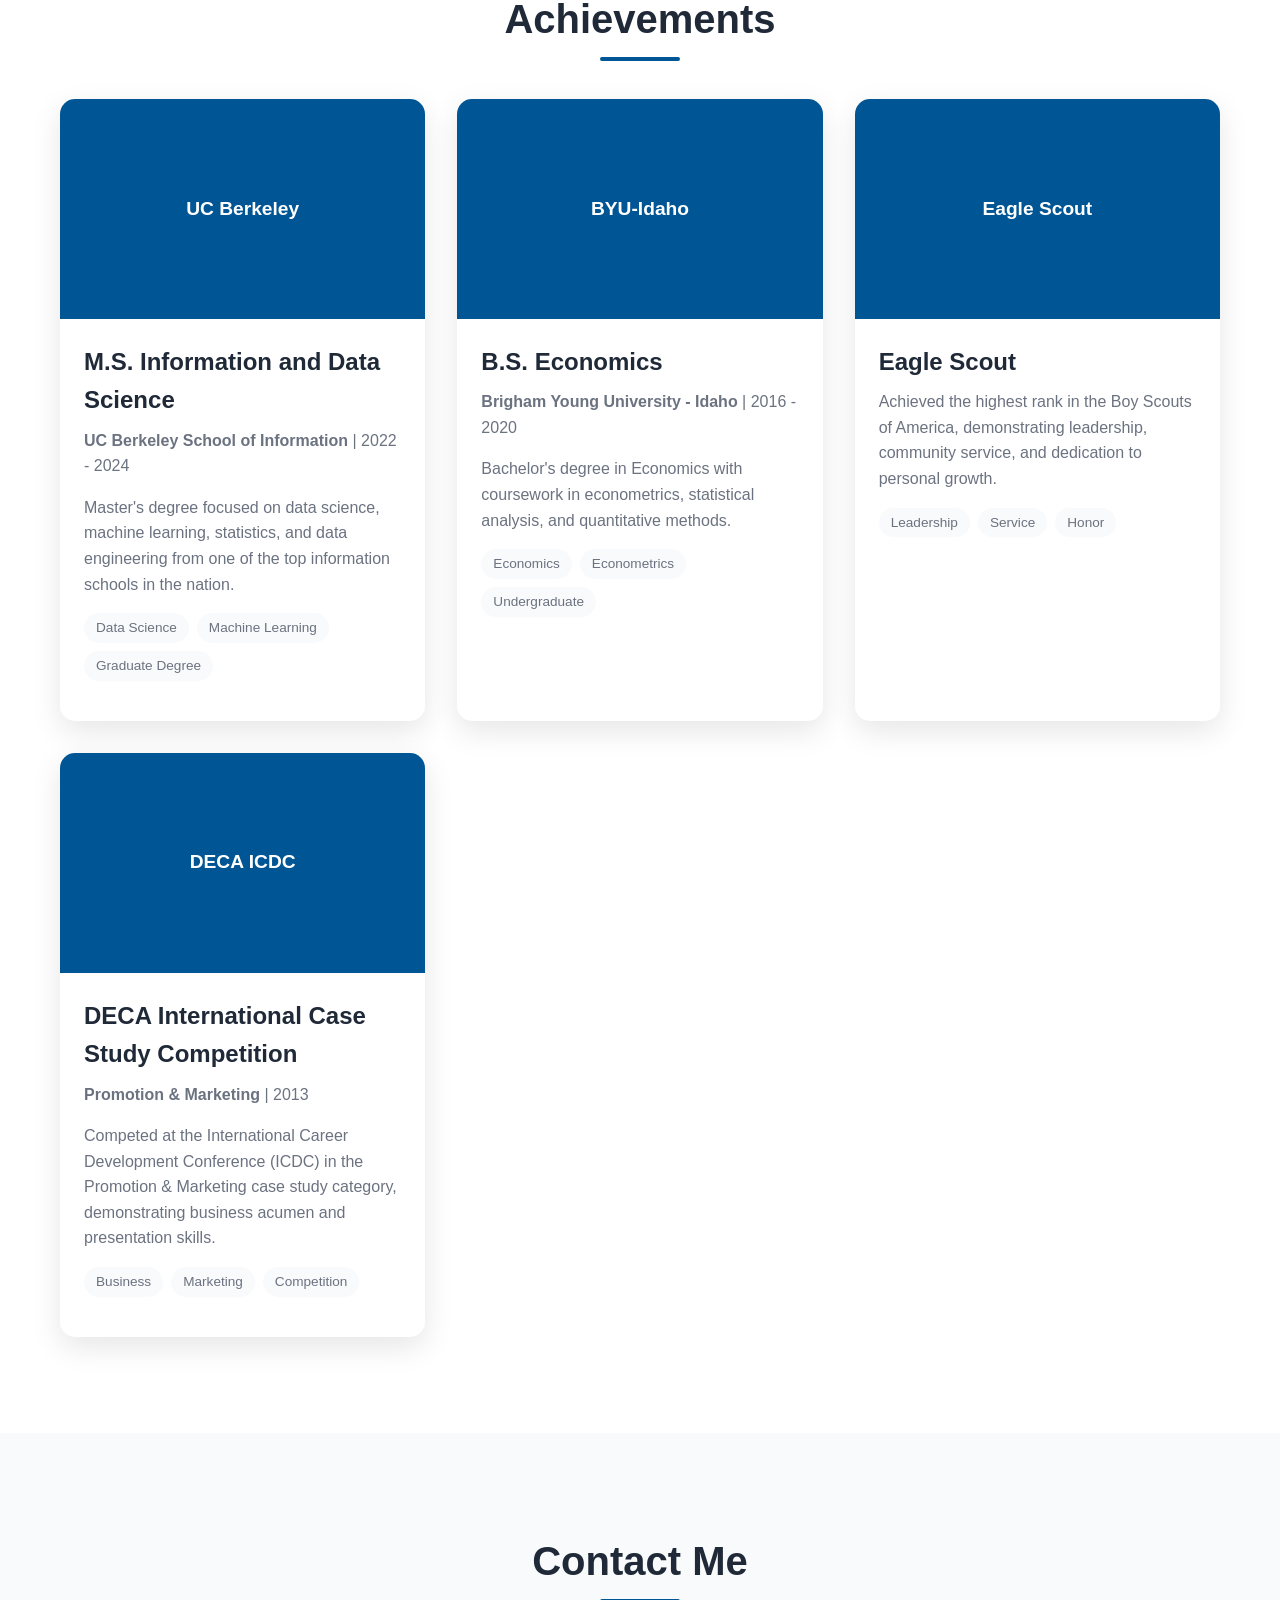
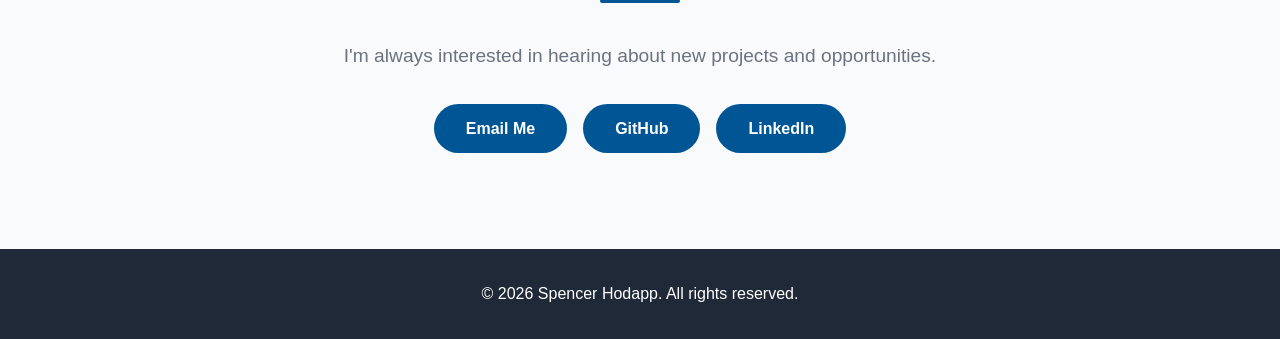
==== commit 0dd8376e: "Add GM Vision project, favicon, and Open Graph tags - Add the GM Vision chess trainer as a sixth pro" ====
--- a/index.html
+++ b/index.html
@@ -5,6 +5,12 @@
     <meta name="viewport" content="width=device-width, initial-scale=1.0">
     <meta name="description" content="Portfolio of data science, machine learning, and analytics projects by Spencer Hodapp.">
     <title>Spencer Hodapp - Data Scientist & Analytics Portfolio</title>
+    <link rel="icon" type="image/svg+xml" href="favicon.svg">
+    <meta property="og:type" content="website">
+    <meta property="og:title" content="Spencer Hodapp - Data Scientist &amp; Analytics Portfolio">
+    <meta property="og:description" content="Portfolio of data science, machine learning, and analytics projects by Spencer Hodapp.">
+    <meta property="og:url" content="https://shodapp117.github.io/Porto/">
+    <meta name="twitter:card" content="summary">
     <link rel="stylesheet" href="styles.css">
 </head>
 <body>
@@ -140,6 +146,26 @@
                         </div>
                     </div>
                 </div>
+
+                <!-- Project 6 -->
+                <div class="project-card">
+                    <div class="project-image">
+                        <div class="placeholder-image">GM Vision Chess Trainer</div>
+                    </div>
+                    <div class="project-content">
+                        <h3>GM Vision - Chess Trainer</h3>
+                        <p>Browser-based chess trainer built on a bundled Stockfish WASM engine. Visualizes board control, flags blunders as you play, imports your Chess.com games, and turns your own mistakes into spaced-repetition puzzles.</p>
+                        <div class="project-tags">
+                            <span>React</span>
+                            <span>TypeScript</span>
+                            <span>WebAssembly</span>
+                        </div>
+                        <div class="project-links">
+                            <a href="https://github.com/SHodapp117/gm-vision" target="_blank" class="project-link">GitHub</a>
+                            <a href="https://shodapp117.github.io/gm-vision/" target="_blank" class="project-link">Live Demo</a>
+                        </div>
+                    </div>
+                </div>
             </div>
         </div>
     </section>
